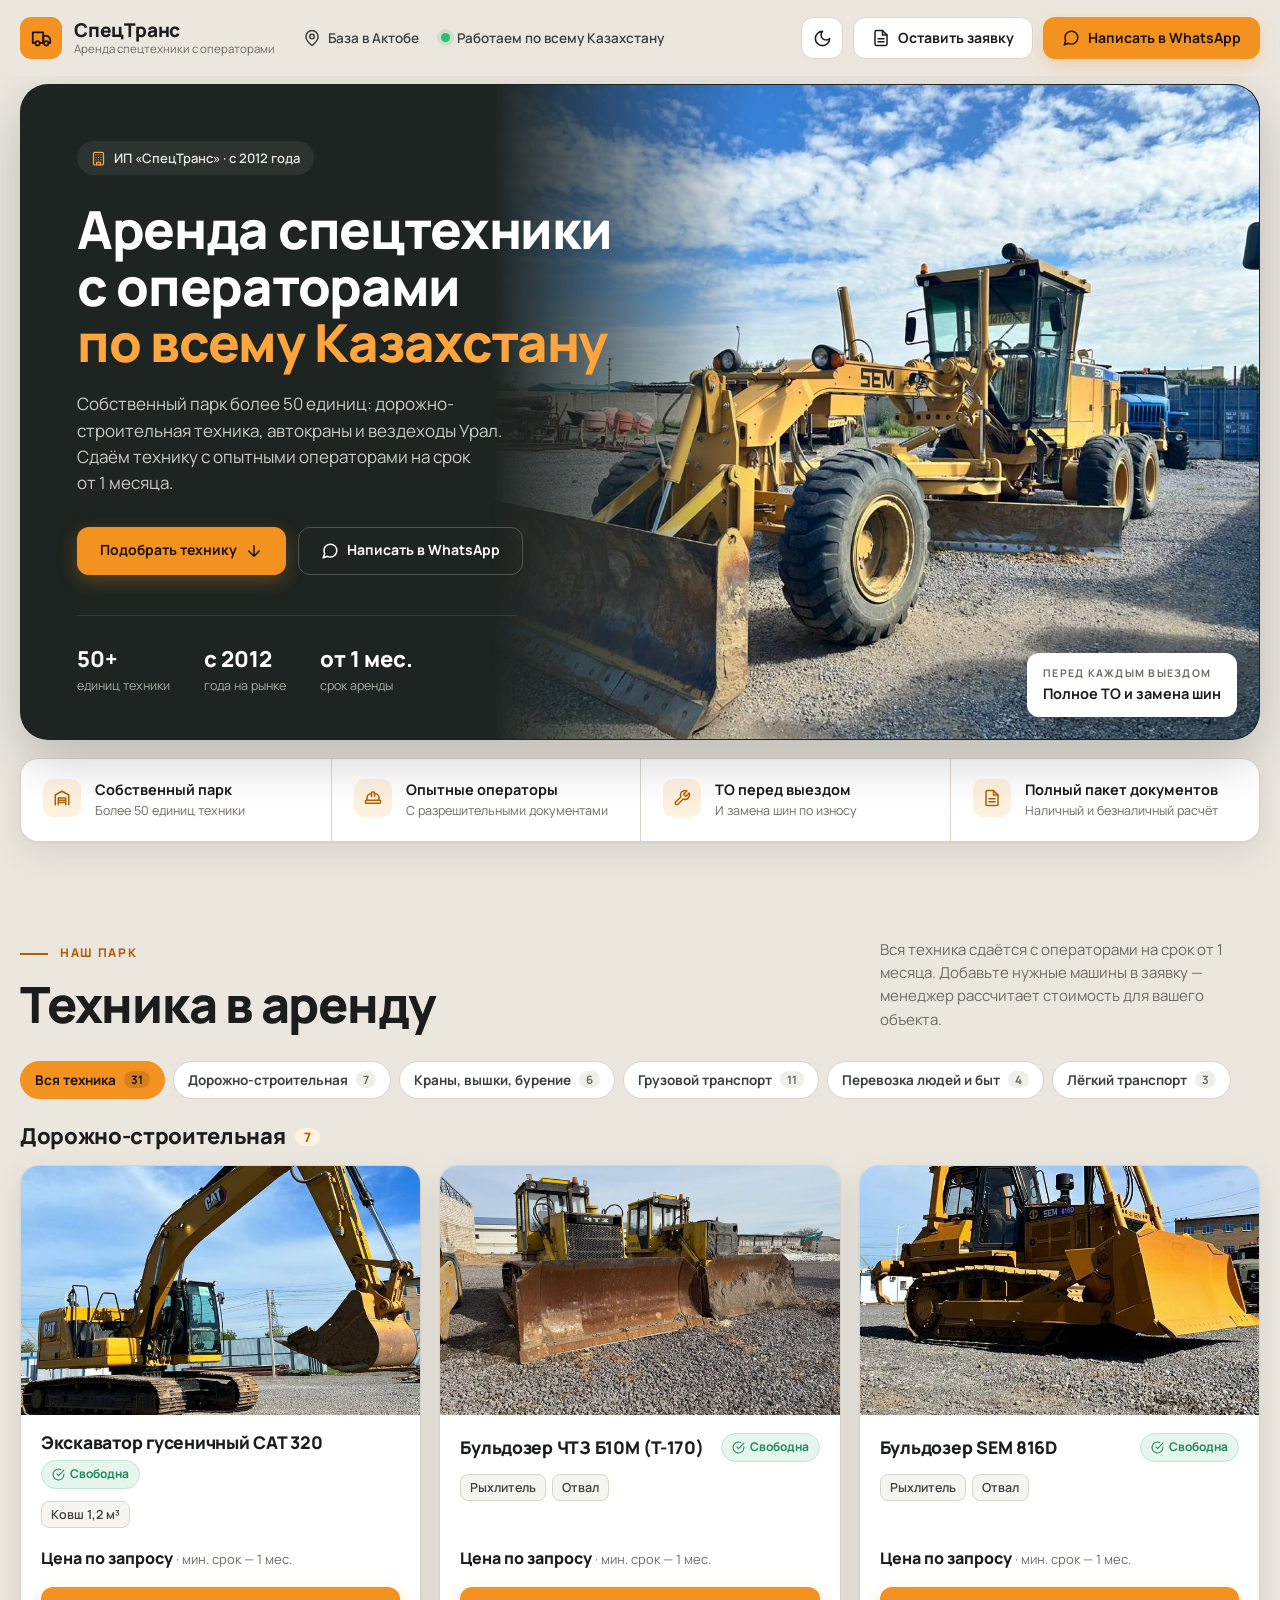
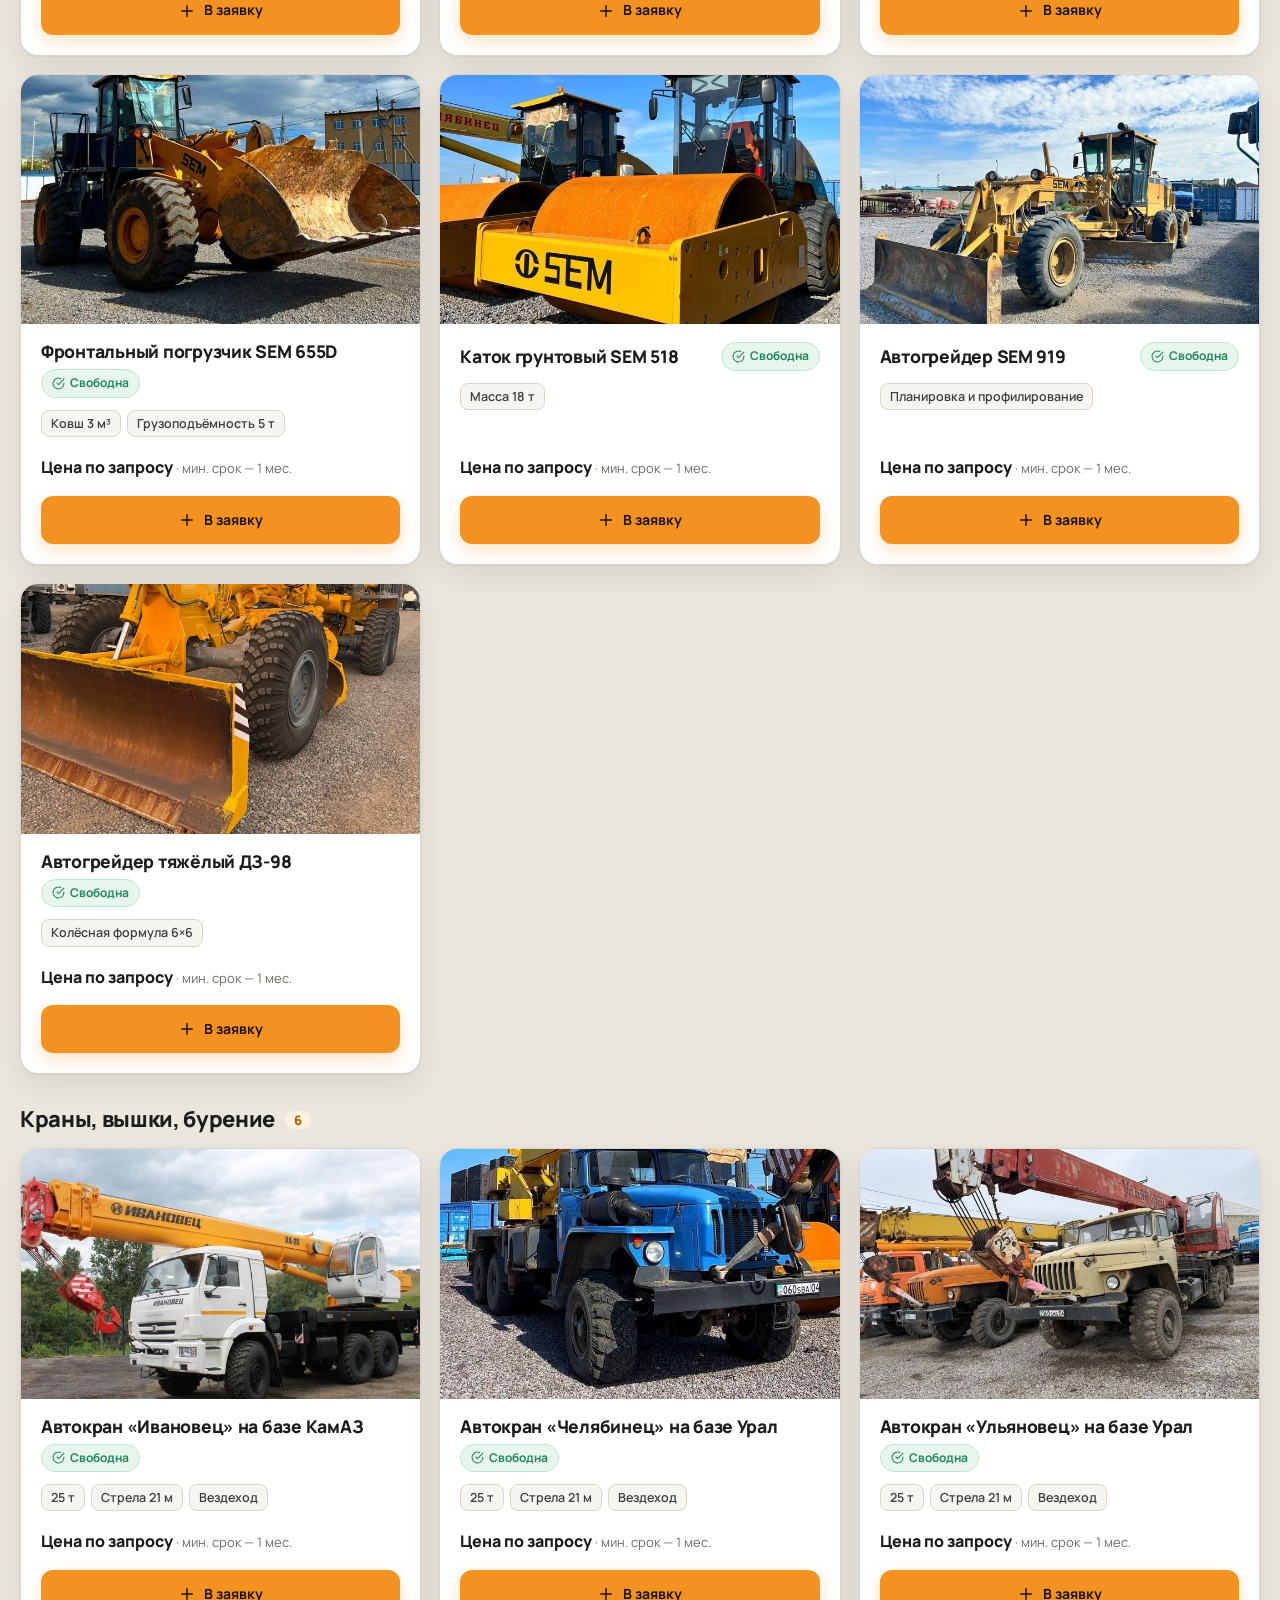
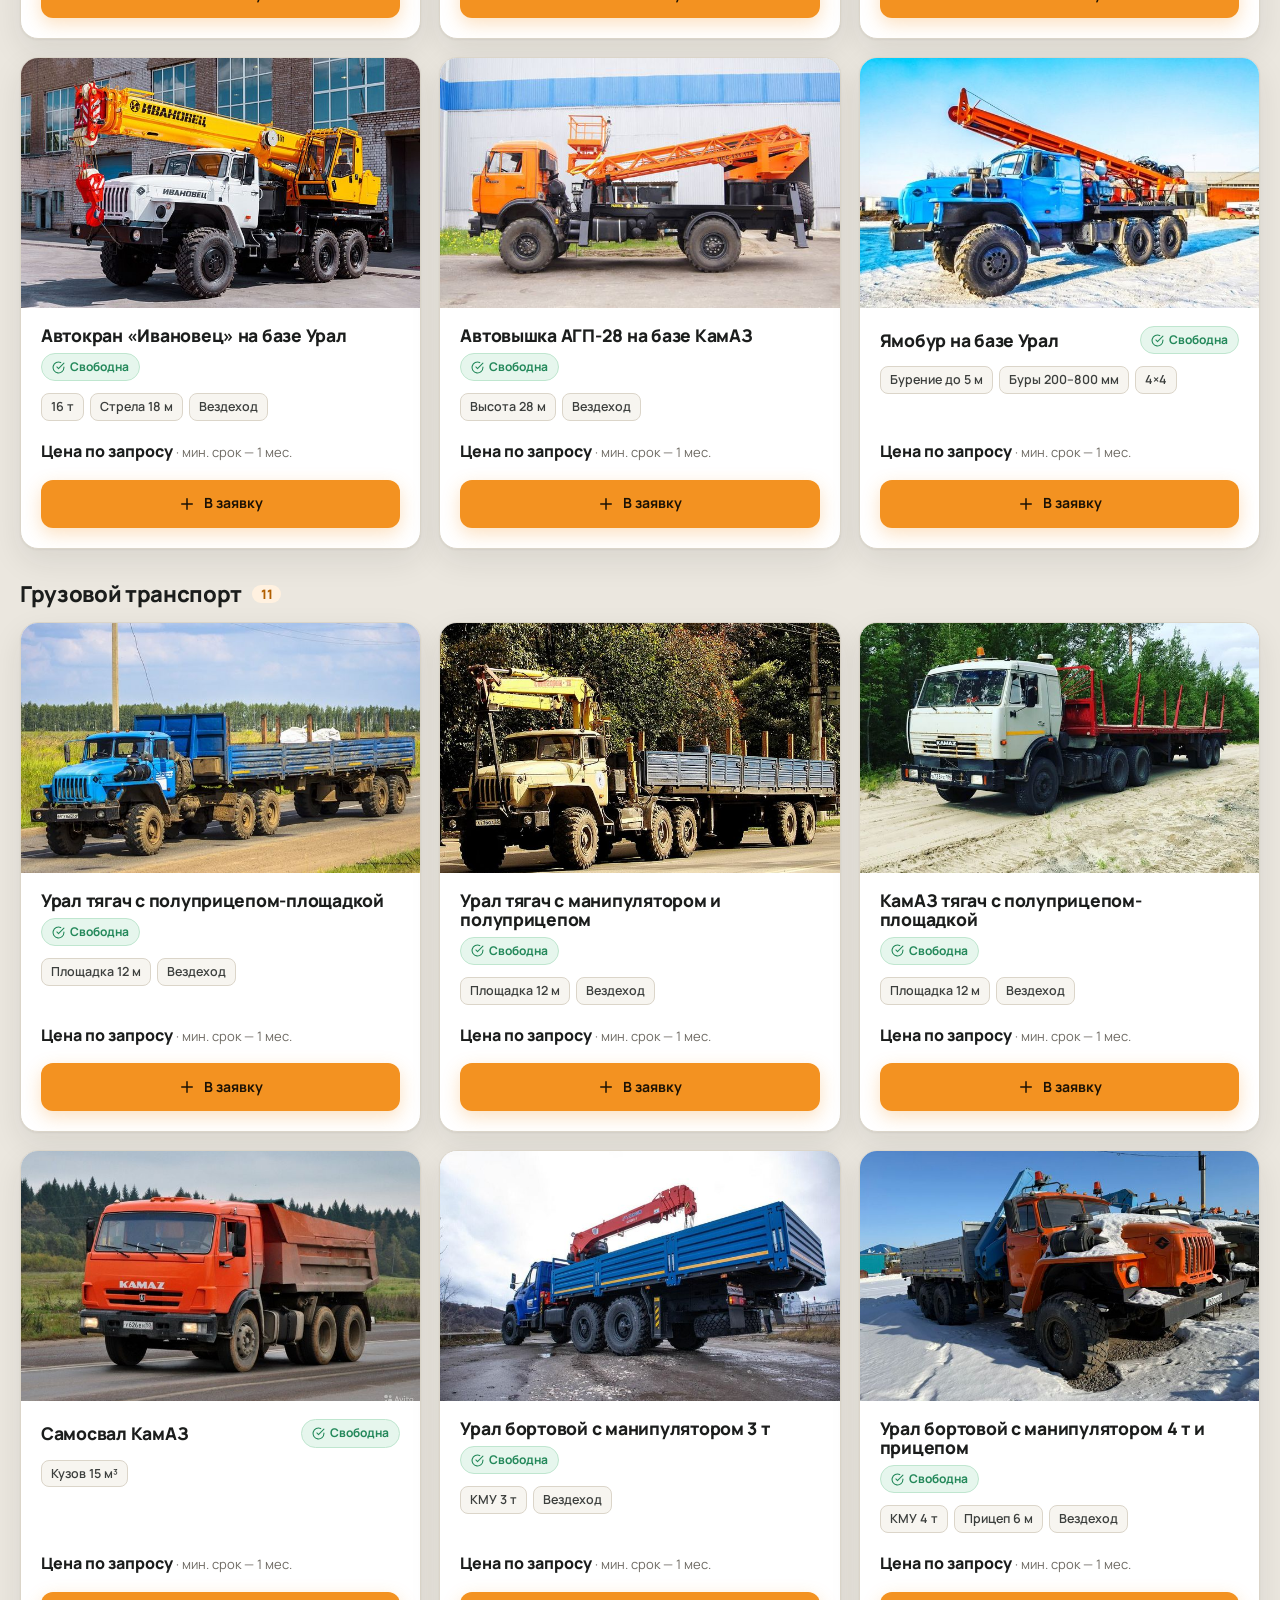
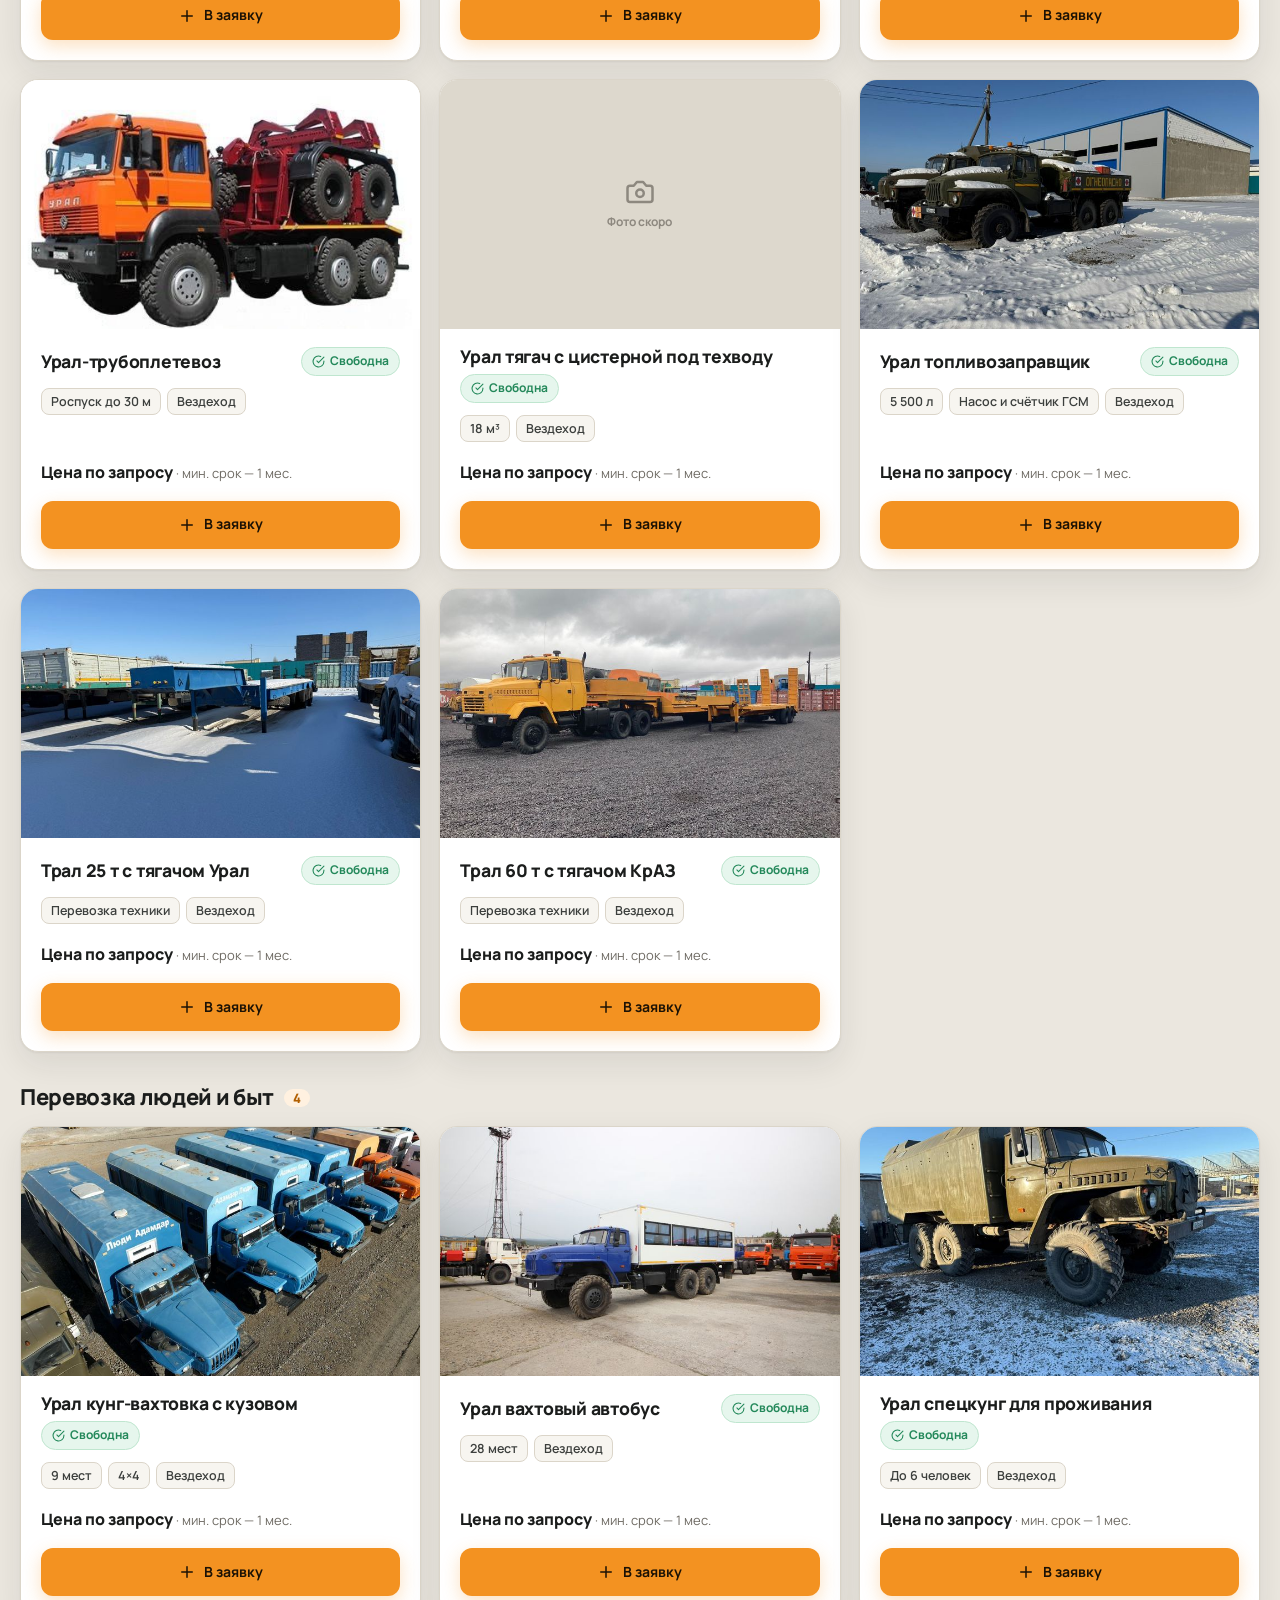
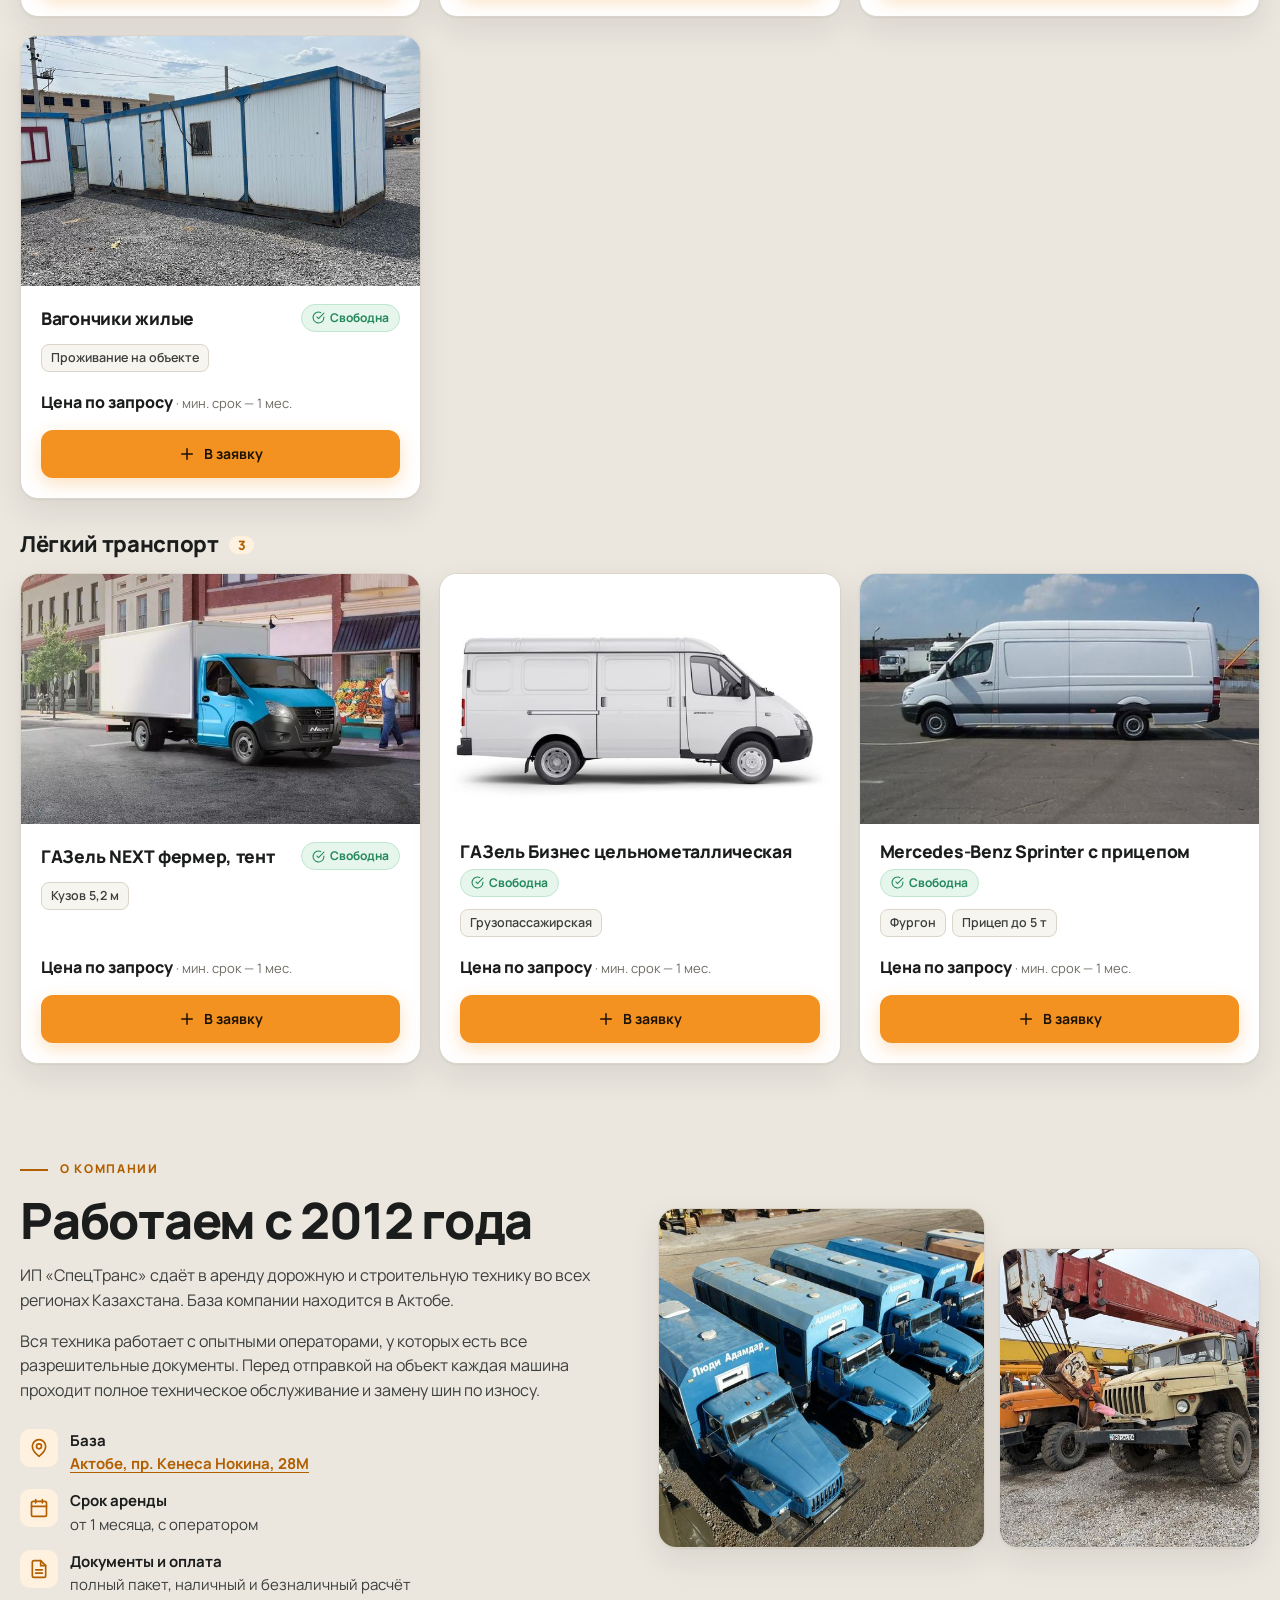
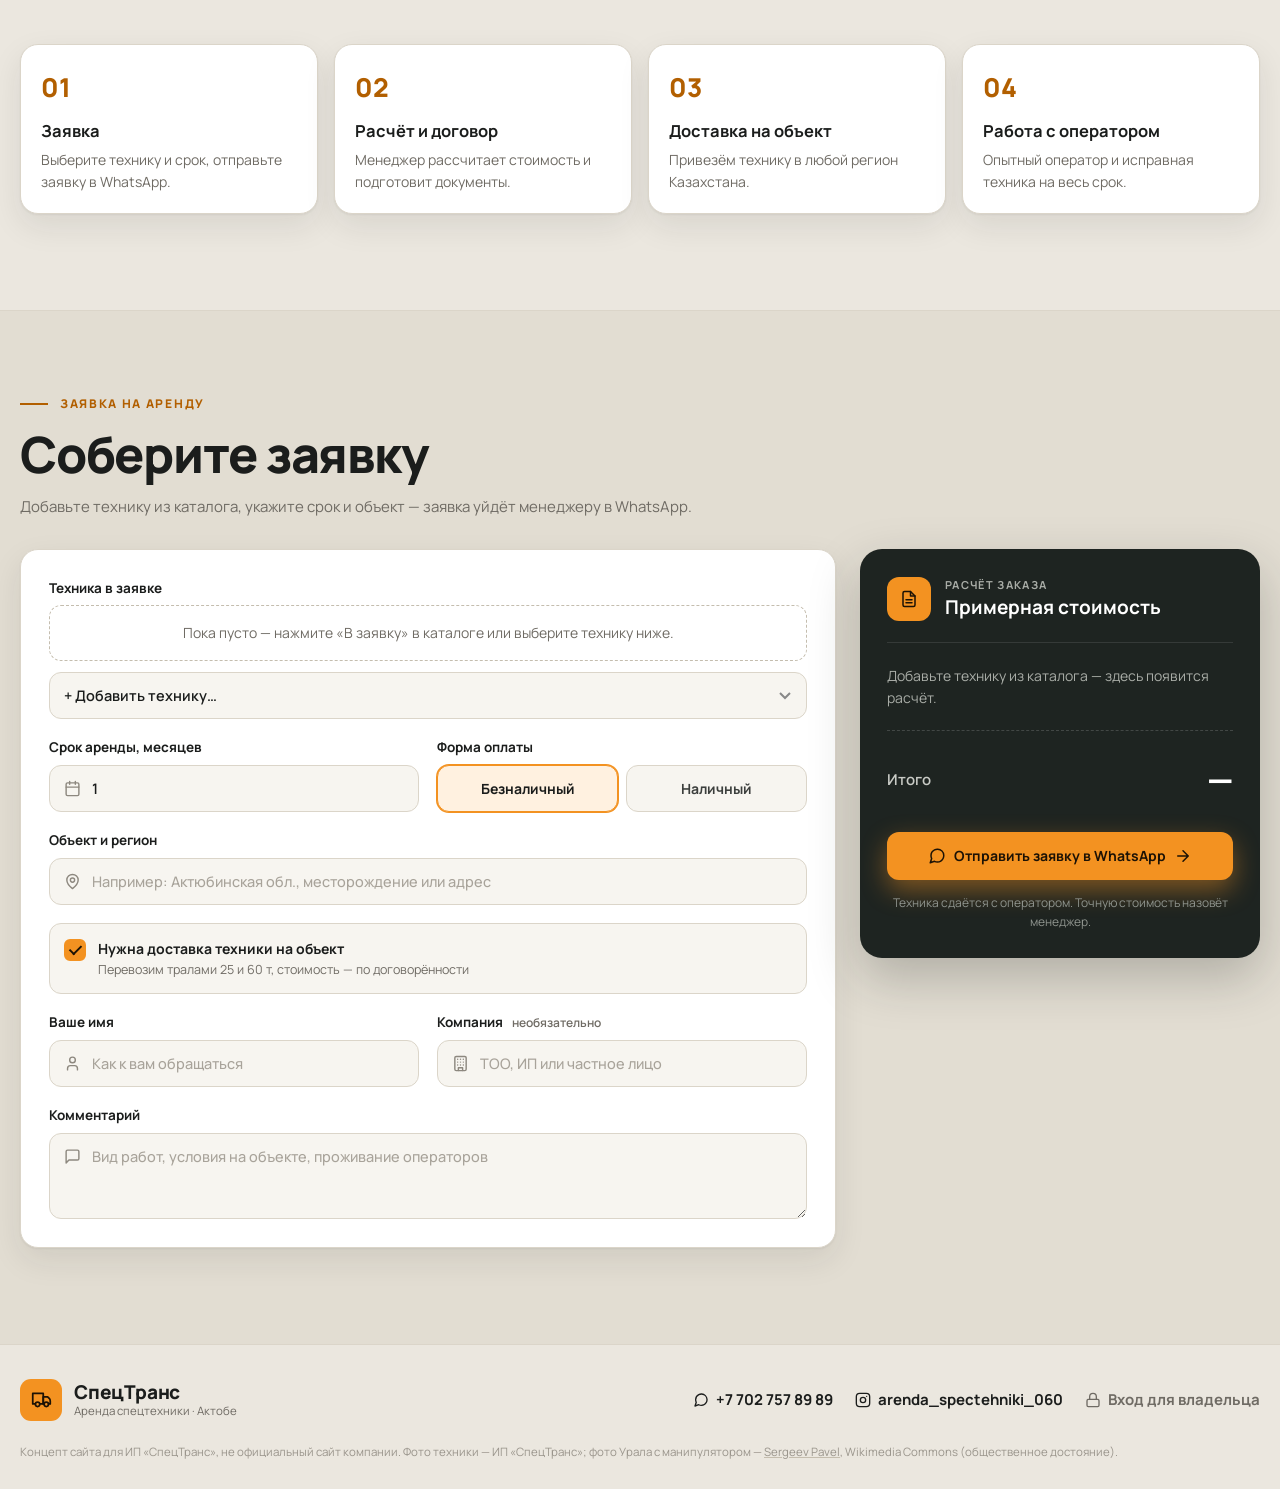
==== index.html @ bb3ec473 "Add SpecTrans equipment rental concept site Co-Authored-By: Claude Opus 5.5 <noreply@anthropic.com>" ====
<!DOCTYPE html>
<html lang="ru">
<head>
  <meta charset="UTF-8">
  <meta name="viewport" content="width=device-width, initial-scale=1">
  <!-- Concept demo for the company owner: keep it out of search engines -->
  <meta name="robots" content="noindex, nofollow">
  <title>СпецТранс — аренда спецтехники с операторами по всему Казахстану</title>
  <meta name="description" content="ИП «СпецТранс», Актобе: аренда дорожно-строительной техники, автокранов и вездеходов Урал с операторами на срок от 1 месяца. Собственный парк более 50 единиц.">
  <link rel="preconnect" href="https://fonts.googleapis.com">
  <link rel="preconnect" href="https://fonts.gstatic.com" crossorigin>
  <link href="https://fonts.googleapis.com/css2?family=Manrope:wght@400;500;600;700;800&display=swap" rel="stylesheet">
  <script>
    // Apply the saved or system theme before the first paint
    (function () {
      var t;
      try { t = localStorage.getItem('spectrans.theme'); } catch (e) {}
      if (t !== 'light' && t !== 'dark') t = window.matchMedia && matchMedia('(prefers-color-scheme: dark)').matches ? 'dark' : 'light';
      document.documentElement.setAttribute('data-theme', t);
    })();
  </script>
  <link rel="stylesheet" href="styles.css">
</head>
<body>

  <header class="header">
    <div class="container header__inner">
      <a href="#top" class="brand">
        <span class="brand__icon"><i data-icon="truck"></i></span>
        <span class="brand__text"><b>СпецТранс</b><small>Аренда спецтехники с операторами</small></span>
      </a>
      <div class="header__meta">
        <span><i data-icon="pin"></i> База в Актобе</span>
        <span><span class="dot"></span> Работаем по всему Казахстану</span>
      </div>
      <div class="header__actions">
        <button class="theme-toggle" type="button" data-theme-toggle aria-label="Переключить тему"><i data-icon="moon" class="is-moon"></i><i data-icon="sun" class="is-sun"></i></button>
        <a class="btn btn--light" href="#order"><i data-icon="doc"></i> Оставить заявку</a>
        <a class="btn btn--accent" href="https://wa.me/77027578989" target="_blank" rel="noopener"><i data-icon="chat"></i> <span>Написать в WhatsApp</span></a>
      </div>
    </div>
  </header>

  <main id="top">

    <!-- Hero -->
    <section class="container">
      <div class="hero">
        <div class="hero__text">
          <span class="hero__chip"><i data-icon="building"></i> ИП «СпецТранс» · с 2012 года</span>
          <h1>Аренда спецтехники с&nbsp;операторами <span>по всему Казахстану</span></h1>
          <p class="hero__lead">Собственный парк более 50 единиц: дорожно-строительная техника, автокраны и вездеходы Урал. Сдаём технику с опытными операторами на срок от&nbsp;1&nbsp;месяца.</p>
          <div class="hero__actions">
            <a class="btn btn--accent btn--lg" href="#park">Подобрать технику <i data-icon="arrowDown"></i></a>
            <a class="btn btn--outline btn--lg" href="https://wa.me/77027578989" target="_blank" rel="noopener"><i data-icon="chat"></i> Написать в WhatsApp</a>
          </div>
          <div class="hero__stats">
            <div><b>50+</b><span>единиц техники</span></div>
            <div><b>с 2012</b><span>года на рынке</span></div>
            <div><b id="statMin">от 1 мес.</b><span>срок аренды</span></div>
          </div>
        </div>
        <div class="hero__photo" role="img" aria-label="Автогрейдер SEM 919 на базе компании"></div>
        <div class="hero__badge"><small>Перед каждым выездом</small><b>Полное ТО и замена шин</b></div>
      </div>

      <div class="features">
        <div><span class="features__icon"><i data-icon="garage"></i></span><p><b>Собственный парк</b><small>Более 50 единиц техники</small></p></div>
        <div><span class="features__icon"><i data-icon="hardhat"></i></span><p><b>Опытные операторы</b><small>С разрешительными документами</small></p></div>
        <div><span class="features__icon"><i data-icon="wrench"></i></span><p><b>ТО перед выездом</b><small>И замена шин по износу</small></p></div>
        <div><span class="features__icon"><i data-icon="doc"></i></span><p><b>Полный пакет документов</b><small>Наличный и безналичный расчёт</small></p></div>
      </div>
    </section>

    <!-- Fleet -->
    <section class="section container" id="park">
      <div class="section__head">
        <div>
          <p class="eyebrow">Наш парк</p>
          <h2>Техника в аренду</h2>
        </div>
        <p class="section__aside">Вся техника сдаётся с операторами на срок от 1 месяца. Добавьте нужные машины в заявку — менеджер рассчитает стоимость для вашего объекта.</p>
      </div>
      <div class="chips" id="chips" role="tablist" aria-label="Категории техники"></div>
      <div id="fleet"></div>
    </section>

    <!-- About -->
    <section class="section container" id="about">
      <div class="about">
        <div class="about__text">
          <p class="eyebrow">О компании</p>
          <h2>Работаем с 2012 года</h2>
          <p>ИП «СпецТранс» сдаёт в аренду дорожную и строительную технику во всех регионах Казахстана. База компании находится в Актобе.</p>
          <p>Вся техника работает с опытными операторами, у которых есть все разрешительные документы. Перед отправкой на объект каждая машина проходит полное техническое обслуживание и замену шин по износу.</p>
          <ul class="facts">
            <li><i data-icon="pin"></i><span><b>База</b><a href="https://2gis.kz/aktobe/search/%D0%9A%D0%B5%D0%BD%D0%B5%D1%81%D0%B0%20%D0%9D%D0%BE%D0%BA%D0%B8%D0%BD%D0%B0%2028%D0%BC" target="_blank" rel="noopener">Актобе, пр. Кенеса Нокина, 28М</a></span></li>
            <li><i data-icon="calendar"></i><span><b>Срок аренды</b>от 1 месяца, с оператором</span></li>
            <li><i data-icon="doc"></i><span><b>Документы и оплата</b>полный пакет, наличный и безналичный расчёт</span></li>
          </ul>
        </div>
        <div class="about__photos">
          <img src="img/ural-kung9.jpg" alt="Вахтовки Урал на базе компании" loading="lazy">
          <img src="img/crane-ulyanovets.jpg" alt="Автокраны на базе Урал" loading="lazy">
        </div>
      </div>

      <ol class="steps">
        <li><b>Заявка</b><span>Выберите технику и срок, отправьте заявку в WhatsApp.</span></li>
        <li><b>Расчёт и договор</b><span>Менеджер рассчитает стоимость и подготовит документы.</span></li>
        <li><b>Доставка на объект</b><span>Привезём технику в любой регион Казахстана.</span></li>
        <li><b>Работа с оператором</b><span>Опытный оператор и исправная техника на весь срок.</span></li>
      </ol>
    </section>

    <!-- Order -->
    <section class="band" id="order">
     <div class="container">
      <div class="section__head">
        <div>
          <p class="eyebrow">Заявка на аренду</p>
          <h2>Соберите заявку</h2>
          <p class="section__sub">Добавьте технику из каталога, укажите срок и объект — заявка уйдёт менеджеру в WhatsApp.</p>
        </div>
      </div>

      <div class="calc">
        <form class="panel form" id="orderForm" novalidate>
          <div class="field">
            <span class="field__label">Техника в заявке</span>
            <ul class="picked" id="picked"></ul>
            <span class="input input--plain"><select id="addSelect" aria-label="Добавить технику"></select></span>
            <span class="field__error" data-err="picked"></span>
          </div>

          <div class="form__row">
            <label class="field">
              <span class="field__label">Срок аренды, месяцев</span>
              <span class="input"><i data-icon="calendar"></i><input id="months" type="number" min="1" max="24" value="1" inputmode="numeric"></span>
            </label>
            <div class="field">
              <span class="field__label">Форма оплаты</span>
              <div class="seg" role="radiogroup" aria-label="Форма оплаты">
                <label><input type="radio" name="pay" value="Безналичный расчёт" checked><span>Безналичный</span></label>
                <label><input type="radio" name="pay" value="Наличный расчёт"><span>Наличный</span></label>
              </div>
            </div>
          </div>

          <div class="notice" id="notice" hidden><i data-icon="info"></i><p id="noticeText"></p></div>

          <label class="field">
            <span class="field__label">Объект и регион</span>
            <span class="input"><i data-icon="pin"></i><input id="address" type="text" placeholder="Например: Актюбинская обл., месторождение или адрес"></span>
            <span class="field__error" data-err="address"></span>
          </label>

          <label class="check">
            <input type="checkbox" id="delivery" checked>
            <span><b>Нужна доставка техники на объект</b><small>Перевозим тралами 25 и 60 т, стоимость — по договорённости</small></span>
          </label>

          <div class="form__row">
            <label class="field">
              <span class="field__label">Ваше имя</span>
              <span class="input"><i data-icon="user"></i><input id="name" type="text" placeholder="Как к вам обращаться" autocomplete="name"></span>
              <span class="field__error" data-err="name"></span>
            </label>
            <label class="field">
              <span class="field__label">Компания <small class="field__opt">необязательно</small></span>
              <span class="input"><i data-icon="building"></i><input id="company" type="text" placeholder="ТОО, ИП или частное лицо" autocomplete="organization"></span>
            </label>
          </div>

          <label class="field">
            <span class="field__label">Комментарий</span>
            <span class="input input--area"><i data-icon="message"></i><textarea id="comment" rows="3" placeholder="Вид работ, условия на объекте, проживание операторов"></textarea></span>
          </label>
        </form>

        <aside class="summary" aria-live="polite">
          <div class="summary__head">
            <span class="summary__icon"><i data-icon="doc"></i></span>
            <div><small>Расчёт заказа</small><b>Примерная стоимость</b></div>
          </div>
          <dl class="summary__rows" id="rows"></dl>
          <div class="summary__total">
            <span>Итого</span>
            <b id="total">—</b>
          </div>
          <button class="btn btn--accent btn--block" type="submit" form="orderForm">
            <i data-icon="chat"></i> Отправить заявку в WhatsApp <i data-icon="arrowRight"></i>
          </button>
          <p class="summary__note" id="summaryNote">Техника сдаётся с оператором. Точную стоимость назовёт менеджер.</p>
          <p class="summary__status" id="status" hidden></p>
        </aside>
      </div>
     </div>
    </section>
  </main>

  <footer class="footer">
    <div class="container footer__inner">
      <a href="#top" class="brand">
        <span class="brand__icon"><i data-icon="truck"></i></span>
        <span class="brand__text"><b>СпецТранс</b><small>Аренда спецтехники · Актобе</small></span>
      </a>
      <div class="footer__links">
        <a href="https://wa.me/77027578989" target="_blank" rel="noopener"><i data-icon="chat"></i> +7 702 757 89 89</a>
        <a href="https://www.instagram.com/arenda_spectehniki_060/" target="_blank" rel="noopener"><i data-icon="instagram"></i> arenda_spectehniki_060</a>
        <a href="admin.html" class="footer__owner"><i data-icon="lock"></i> Вход для владельца</a>
      </div>
    </div>
    <p class="container credits">
      Концепт сайта для ИП «СпецТранс», не официальный сайт компании. Фото техники — ИП «СпецТранс»; фото Урала с манипулятором —
      <a href="https://commons.wikimedia.org/wiki/File:Ural_vehicle_with_hydromanipulator_0.jpg" target="_blank" rel="noopener">Sergeev Pavel</a>, Wikimedia Commons (общественное достояние).
    </p>
  </footer>

  <script src="common.js"></script>
  <script src="script.js"></script>
</body>
</html>
---- styles.css ----
/* ---------- Theme tokens ---------- */
:root {
  color-scheme: light;
  --bg: #ebe7df;
  --surface: #ffffff;
  --surface-2: #f7f5f0;
  --dark: #1e2421;
  --dark-border: transparent;
  --text: #1b1d1c;
  --text-2: #3c3f3d;
  --muted: #6f6b64;
  --line: #dbd5c9;
  --line-strong: #c4bdae;
  --accent: #f39221;
  --accent-hover: #e3800f;
  --accent-soft: #fff1e0;
  --accent-light: #ffa53d;
  --accent-text: #b25f00;
  --ok: #23885a;
  --ok-soft: #e6f6ed;
  --ok-line: #bfe6cf;
  --ok-strong: #7fd0a3;
  --warn: #9a6a12;
  --warn-soft: #fdf3dc;
  --warn-line: #f0dca8;
  --warn-strong: #e6c46d;
  --busy-bg: #f0eee9;
  --busy-text: #5f5b55;
  --busy-line: #dcd8cf;
  --bad: #c4321f;
  --header-bg: rgba(235, 231, 223, .9);
  --footer-bg: #ebe7df;
  --photo-bg: #ddd8cd;
  --input-focus: #ffffff;
  --icon-muted: #8d887f;
  --placeholder: #a8a39a;
  --notice-bg: #fff6ea;
  --notice-line: #f6d5a8;
  --notice-text: #7a4300;
  --inverse-bg: #1e2421;
  --inverse-text: #ffffff;
  --brand-bg: #f39221;
  --disabled-bg: #f1efea;
  --disabled-text: #a8a39a;
  --credits: #9a958c;
  --radius: 18px;
  --shadow: 0 1px 2px rgba(30, 36, 33, .06), 0 12px 32px rgba(30, 36, 33, .09);
  --shadow-hover: 0 18px 40px rgba(30, 36, 33, .14);
  --band: #e2ddd2;
  --highlight: rgba(255, 255, 255, 0);
  --on-accent: #1c1205;
}

:root[data-theme="dark"] {
  color-scheme: dark;
  --bg: #0d0f0e;
  --surface: #1b1f1d;
  --surface-2: #141716;
  --dark: #222a26;
  --dark-border: #38423d;
  --text: #ecebe6;
  --text-2: #c9c8c2;
  --muted: #9a9890;
  --line: #2f3532;
  --line-strong: #454c48;
  --accent: #f59a2e;
  --accent-hover: #ffab47;
  --accent-soft: rgba(245, 154, 46, .15);
  --accent-light: #ffb257;
  --accent-text: #ffad4d;
  --ok: #62d49c;
  --ok-soft: rgba(47, 191, 113, .12);
  --ok-line: rgba(98, 212, 156, .3);
  --ok-strong: rgba(98, 212, 156, .6);
  --warn: #e9bc62;
  --warn-soft: rgba(233, 188, 98, .12);
  --warn-line: rgba(233, 188, 98, .3);
  --warn-strong: rgba(233, 188, 98, .6);
  --busy-bg: #252a27;
  --busy-text: #a9ada7;
  --busy-line: #363b38;
  --bad: #ff7b67;
  --header-bg: rgba(13, 15, 14, .86);
  --footer-bg: #0d0f0e;
  --photo-bg: #232725;
  --input-focus: #1c201e;
  --icon-muted: #858a85;
  --placeholder: #6c716c;
  --notice-bg: rgba(245, 154, 46, .1);
  --notice-line: rgba(245, 154, 46, .35);
  --notice-text: #f5c58a;
  --inverse-bg: #ecebe6;
  --inverse-text: #151816;
  --brand-bg: #f59a2e;
  --disabled-bg: #1f2321;
  --disabled-text: #6c716c;
  --credits: #7b7f7a;
  --shadow: 0 1px 2px rgba(0, 0, 0, .4), 0 12px 32px rgba(0, 0, 0, .45);
  --shadow-hover: 0 18px 40px rgba(0, 0, 0, .6);
  --band: #131614;
  --highlight: rgba(255, 255, 255, .05);
  --on-accent: #1c1205;
}

* { box-sizing: border-box; }
html { scroll-behavior: smooth; scroll-padding-top: 96px; }
body {
  margin: 0;
  background: var(--bg);
  color: var(--text);
  font-family: 'Manrope', system-ui, sans-serif;
  font-size: 15px;
  line-height: 1.55;
  -webkit-font-smoothing: antialiased;
  transition: background-color .25s, color .25s;
}
h1, h2, h3 { margin: 0; line-height: 1.08; letter-spacing: -.025em; font-weight: 800; }
p { margin: 0; }
a { color: inherit; text-decoration: none; }
img { display: block; max-width: 100%; }
[hidden] { display: none !important; }
.container { width: min(1240px, 100% - 32px); margin-inline: auto; }
.ico { width: 18px; height: 18px; flex: none; }

/* ---------- Buttons ---------- */
.btn {
  display: inline-flex; align-items: center; justify-content: center; gap: 8px;
  padding: 11px 18px; border: 1px solid transparent; border-radius: 12px; cursor: pointer;
  font: 700 14px/1.2 'Manrope', sans-serif; white-space: nowrap;
  transition: background .15s, border-color .15s, transform .15s, box-shadow .15s;
}
.btn:active { transform: translateY(1px); }
.btn--accent { background: var(--accent); color: var(--on-accent); box-shadow: 0 6px 18px rgba(243, 146, 33, .28); }
.btn--accent:hover { background: var(--accent-hover); }
.btn--light { background: var(--surface); border-color: var(--line); color: var(--text); }
.btn--light:hover { border-color: var(--line-strong); }
.btn--outline { background: transparent; border-color: rgba(255, 255, 255, .22); color: #fff; }
.btn--outline:hover { border-color: rgba(255, 255, 255, .5); }
.btn--dark { background: var(--inverse-bg); color: var(--inverse-text); }
.btn--muted { background: var(--disabled-bg); border-color: var(--line); color: var(--disabled-text); cursor: not-allowed; }
.btn--lg { padding: 14px 22px; }
.btn--block { width: 100%; padding: 14px 18px; }

.theme-toggle {
  display: grid; place-items: center; flex: none; width: 42px; height: 42px;
  border: 1px solid var(--line); border-radius: 12px; background: var(--surface); color: var(--text);
  cursor: pointer; transition: border-color .15s, background .15s;
}
.theme-toggle:hover { border-color: var(--line-strong); }
.theme-toggle .ico { width: 19px; height: 19px; }
.theme-toggle .is-sun { display: none; }
:root[data-theme="dark"] .theme-toggle .is-sun { display: block; }
:root[data-theme="dark"] .theme-toggle .is-moon { display: none; }

/* ---------- Header ---------- */
.header { position: sticky; top: 0; z-index: 30; background: var(--header-bg); backdrop-filter: blur(12px); }
.header__inner { display: flex; align-items: center; gap: 28px; height: 76px; }
.brand { display: inline-flex; align-items: center; gap: 12px; }
.brand__icon { display: grid; place-items: center; width: 42px; height: 42px; border-radius: 11px; background: var(--brand-bg); color: var(--on-accent); }
.brand__icon .ico { width: 21px; height: 21px; }
.brand__text { display: flex; flex-direction: column; line-height: 1.15; }
.brand__text b { font-size: 19px; font-weight: 800; letter-spacing: -.01em; }
.brand__text small { font-size: 11.5px; color: var(--muted); }
.header__meta { display: flex; gap: 22px; color: var(--text-2); font-weight: 600; font-size: 13.5px; }
.header__meta > span { display: inline-flex; align-items: center; gap: 7px; }
.dot { width: 9px; height: 9px; border-radius: 50%; background: #2fbf71; box-shadow: 0 0 0 4px rgba(47, 191, 113, .18); }
.header__actions { display: flex; gap: 10px; margin-left: auto; }

/* ---------- Hero ---------- */
.hero {
  position: relative; display: grid; grid-template-columns: 1fr 1fr; min-height: 520px;
  margin-top: 8px; border: 1px solid var(--dark-border); border-radius: 28px; overflow: hidden;
  background: var(--dark); color: #fff; box-shadow: 0 20px 50px rgba(30, 36, 33, .22);
}
.hero__text { position: relative; z-index: 2; display: flex; flex-direction: column; align-items: flex-start; padding: 56px 0 44px 56px; }
.hero__chip { display: inline-flex; align-items: center; gap: 8px; padding: 7px 14px; border-radius: 999px; background: rgba(255, 255, 255, .07); color: #e9e6df; font-size: 13px; font-weight: 600; }
.hero__chip .ico { width: 15px; height: 15px; color: var(--accent-light); }
.hero h1 { margin-top: 26px; font-size: clamp(38px, 4.8vw, 62px); }
.hero h1 span { display: block; color: var(--accent-light); }
.hero__lead { max-width: 440px; margin-top: 20px; color: #c9cbc6; font-size: 17px; }
.hero__actions { display: flex; flex-wrap: wrap; gap: 12px; margin-top: 30px; }
.hero__stats { display: flex; gap: 34px; margin-top: 40px; padding-top: 26px; border-top: 1px solid rgba(255, 255, 255, .1); width: min(440px, 100%); }
.hero__stats div { display: flex; flex-direction: column; }
.hero__stats b { font-size: 22px; font-weight: 800; }
.hero__stats span { color: #a9ada7; font-size: 12.5px; }
.hero__photo {
  position: absolute; inset: 0 0 0 38%;
  background: url('img/hero.jpg') center 55% / cover no-repeat;
  -webkit-mask-image: linear-gradient(to right, transparent 0%, #000 34%);
  mask-image: linear-gradient(to right, transparent 0%, #000 34%);
}
.hero__badge { position: absolute; right: 22px; bottom: 22px; z-index: 2; padding: 12px 16px; border-radius: 12px; background: #fff; color: #1b1d1c; box-shadow: 0 10px 30px rgba(0, 0, 0, .25); }
.hero__badge small { display: block; font-size: 10.5px; font-weight: 700; letter-spacing: .12em; text-transform: uppercase; color: #6f6b64; }
.hero__badge b { font-size: 14.5px; }

/* ---------- Features strip ---------- */
.features { display: grid; grid-template-columns: repeat(4, 1fr); margin-top: 18px; border: 1px solid var(--line); border-radius: var(--radius); background: var(--surface); box-shadow: var(--shadow), inset 0 1px 0 var(--highlight); }
.features > div { display: flex; gap: 14px; align-items: flex-start; padding: 20px 22px; }
.features > div + div { border-left: 1px solid var(--line); }
.features__icon { display: grid; place-items: center; flex: none; width: 38px; height: 38px; border-radius: 10px; background: var(--accent-soft); color: var(--accent-text); }
.features p { display: flex; flex-direction: column; }
.features b { font-size: 14.5px; }
.features small { color: var(--muted); font-size: 12.5px; }

/* ---------- Sections ---------- */
.section { padding-top: 96px; }
.section__head { display: flex; justify-content: space-between; align-items: flex-end; gap: 40px; margin-bottom: 30px; }
.eyebrow { display: flex; align-items: center; gap: 12px; margin-bottom: 14px; color: var(--accent-text); font-size: 12px; font-weight: 800; letter-spacing: .14em; text-transform: uppercase; }
.eyebrow::before { content: ''; width: 28px; height: 2px; background: currentColor; }
.eyebrow--small { margin-bottom: 4px; font-size: 10.5px; }
.eyebrow--small::before { display: none; }
.section h2, .band h2 { font-size: clamp(32px, 4.2vw, 50px); }
.section__aside { max-width: 380px; color: var(--muted); }
.section__sub { margin-top: 14px; color: var(--muted); }

/* ---------- Fleet cards ---------- */
.fleet { display: grid; grid-template-columns: repeat(3, 1fr); gap: 18px; }
.unit { display: flex; flex-direction: column; overflow: hidden; border: 1px solid var(--line); border-radius: var(--radius); background: var(--surface); box-shadow: var(--shadow), inset 0 1px 0 var(--highlight); transition: border-color .2s, box-shadow .2s, transform .2s; }
.unit:hover { transform: translateY(-3px); border-color: var(--line-strong); box-shadow: var(--shadow-hover), inset 0 1px 0 var(--highlight); }
.unit.is-selected { border-color: var(--accent); box-shadow: 0 0 0 1px var(--accent), 0 14px 34px rgba(243, 146, 33, .14); }
.unit__photo { position: relative; aspect-ratio: 16 / 10; overflow: hidden; background: var(--photo-bg); }
.unit__photo img { width: 100%; height: 100%; object-fit: cover; transition: transform .4s; }
.unit:hover .unit__photo img { transform: scale(1.04); }
.unit.is-busy .unit__photo img { filter: grayscale(.85); opacity: .75; }
.unit__picked { position: absolute; top: 12px; right: 12px; display: inline-flex; align-items: center; gap: 5px; padding: 6px 11px; border-radius: 999px; background: rgba(30, 36, 33, .85); color: #fff; font-size: 12px; font-weight: 700; }
.unit__picked .ico { width: 14px; height: 14px; }
.unit__body { display: flex; flex-direction: column; flex: 1; padding: 18px 20px 20px; }
.unit__title { display: flex; flex-wrap: wrap; align-items: center; justify-content: space-between; gap: 8px 10px; }
.unit h3 { font-size: 19px; letter-spacing: -.015em; }
.unit__desc { margin-top: 10px; color: var(--muted); font-size: 14px; }
.unit__price { margin: auto 0 16px; padding-top: 18px; color: var(--muted); font-size: 13px; }
.unit__price b { color: var(--text); font-size: 20px; font-weight: 800; }
.unit__price span { white-space: nowrap; }

.status { display: inline-flex; align-items: center; gap: 5px; padding: 4px 10px; border-radius: 999px; border: 1px solid; font-size: 12px; font-weight: 700; white-space: nowrap; }
.status .ico { width: 13px; height: 13px; }
.status--free { color: var(--ok); background: var(--ok-soft); border-color: var(--ok-line); }
.status--busy { color: var(--busy-text); background: var(--busy-bg); border-color: var(--busy-line); }
.status--confirm { color: var(--warn); background: var(--warn-soft); border-color: var(--warn-line); }

/* ---------- Forms ---------- */
.panel { border: 1px solid var(--line); border-radius: var(--radius); background: var(--surface); box-shadow: var(--shadow), inset 0 1px 0 var(--highlight); }
.calc { display: grid; grid-template-columns: 1fr 400px; gap: 24px; align-items: start; }

/* Full-width tinted band that separates the order section */
.band { margin-top: 96px; padding: 84px 0 96px; background: var(--band); border-top: 1px solid var(--line); }
.band .section__head { margin-bottom: 30px; }
.form { display: flex; flex-direction: column; gap: 18px; padding: 28px; }
.form__row { display: grid; grid-template-columns: 1fr 1fr; gap: 18px; }
.field { display: flex; flex-direction: column; gap: 7px; min-width: 0; }
.field__label { font-size: 13.5px; font-weight: 700; color: var(--text); }
.field__error { color: var(--bad); font-size: 12.5px; font-weight: 600; }
.field__error:empty { display: none; }

.input { position: relative; display: flex; align-items: center; border: 1px solid var(--line); border-radius: 12px; background: var(--surface-2); transition: border-color .15s, box-shadow .15s, background .15s; }
.input:focus-within { border-color: var(--accent); box-shadow: 0 0 0 3px rgba(243, 146, 33, .14); background: var(--input-focus); }
.input.is-invalid { border-color: var(--bad); box-shadow: 0 0 0 3px rgba(196, 50, 31, .12); }
.input > .ico { position: absolute; left: 14px; width: 17px; height: 17px; color: var(--icon-muted); pointer-events: none; }
.input--area > .ico { top: 14px; }
.input__prefix { position: absolute; left: 15px; color: var(--icon-muted); font-weight: 700; }
.input input, .input select, .input textarea {
  width: 100%; padding: 13px 14px 13px 42px; border: 0; outline: none; background: transparent;
  color: var(--text); font: 600 14.5px 'Manrope', sans-serif;
}
.input--plain select { padding-left: 14px; }
.input select { appearance: none; cursor: pointer; padding-right: 38px;
  background: url("data:image/svg+xml,%3Csvg xmlns='http://www.w3.org/2000/svg' width='12' height='8' fill='none' stroke='%23888' stroke-width='2'%3E%3Cpath d='m1 1 5 5 5-5'/%3E%3C/svg%3E") no-repeat right 15px center; }
.input select option { background: var(--surface); color: var(--text); }
.input textarea { resize: vertical; min-height: 84px; }
.input input::placeholder, .input textarea::placeholder { color: var(--placeholder); font-weight: 500; }

.notice { display: flex; gap: 10px; align-items: flex-start; padding: 13px 15px; border: 1px solid var(--notice-line); border-radius: 12px; background: var(--notice-bg); color: var(--notice-text); font-size: 13.5px; font-weight: 600; }
.notice .ico { color: var(--accent-text); margin-top: 1px; }

/* ---------- Summary ---------- */
.summary { position: sticky; top: 96px; padding: 26px; border: 1px solid var(--dark-border); border-radius: 22px; background: var(--dark); color: #fff; box-shadow: 0 20px 50px rgba(30, 36, 33, .25); }
.summary__head { display: flex; gap: 14px; align-items: center; padding-bottom: 20px; border-bottom: 1px solid rgba(255, 255, 255, .1); }
.summary__icon { display: grid; place-items: center; flex: none; width: 44px; height: 44px; border-radius: 12px; background: var(--accent); color: var(--on-accent); }
.summary__head small { display: block; color: #a9ada7; font-size: 11px; font-weight: 700; letter-spacing: .12em; text-transform: uppercase; }
.summary__head b { font-size: 19px; }
.summary__rows { display: flex; flex-direction: column; gap: 14px; margin: 22px 0; }
.summary__rows > div { display: flex; justify-content: space-between; gap: 16px; font-size: 14px; }
.summary__rows dt { color: #a9ada7; }
.summary__rows dd { margin: 0; text-align: right; font-weight: 700; }
.summary__rows dd small { display: block; color: #ffbe73; font-size: 12px; font-weight: 600; }
.summary__gap { padding-top: 8px; }
.summary__empty { color: #a9ada7; font-size: 14px; }
.summary__total { display: flex; justify-content: space-between; align-items: center; padding: 22px 0; margin-bottom: 4px; border-top: 1px dashed rgba(255, 255, 255, .16); }
.summary__total span { color: #c9cbc6; font-weight: 600; }
.summary__total b { font-size: 34px; font-weight: 800; letter-spacing: -.02em; }
.summary .btn--accent { box-shadow: 0 10px 26px rgba(243, 146, 33, .45); }
.summary__note { margin-top: 14px; color: #8f948e; font-size: 12px; text-align: center; }
.summary__status { margin-top: 14px; padding: 12px 14px; border-radius: 12px; background: rgba(47, 191, 113, .12); color: #7fe0aa; font-size: 13.5px; font-weight: 600; }

/* ---------- Footer ---------- */
.footer { padding: 34px 0 28px; border-top: 1px solid var(--line); background: var(--footer-bg); }
.footer__inner { display: flex; flex-wrap: wrap; justify-content: space-between; align-items: center; gap: 18px; }
.footer__links { display: flex; flex-wrap: wrap; gap: 22px; font-weight: 700; }
.footer__links a:hover { color: var(--accent-text); }
.footer__owner { display: inline-flex; align-items: center; gap: 6px; color: var(--muted); }
.footer__owner .ico { width: 15px; height: 15px; }
.credits { margin-top: 22px; color: var(--credits); font-size: 11.5px; }
.credits a { text-decoration: underline; text-decoration-color: var(--line-strong); }

/* ---------- Owner panel ---------- */
.owner { min-height: 100vh; }
.login { display: grid; place-items: center; min-height: calc(100vh - 76px); padding: 40px 0; }
.login__card { display: flex; flex-direction: column; gap: 16px; width: min(420px, 100%); padding: 34px; }
.login__card h1 { font-size: 28px; }
.login__card > p { color: var(--muted); }
.login__hint { text-align: center; font-size: 13px; }

.dash { padding: 28px 0 60px; }
.dash__head { display: flex; justify-content: space-between; align-items: flex-end; gap: 24px; margin-bottom: 22px; }
.dash__head h1 { font-size: clamp(30px, 3.6vw, 42px); }
.dash__note { max-width: 330px; color: var(--muted); font-size: 13.5px; text-align: right; }
.counters { display: grid; grid-template-columns: repeat(3, 1fr); gap: 14px; margin-bottom: 18px; }
.counter { display: flex; align-items: center; gap: 14px; padding: 16px 20px; border: 1px solid var(--line); border-radius: 16px; background: var(--surface); box-shadow: var(--shadow), inset 0 1px 0 var(--highlight); }
.counter b { font-size: 28px; font-weight: 800; }
.counter span { font-weight: 700; color: var(--muted); }
.counter--free b { color: var(--ok); }
.counter--busy b { color: var(--text); }
.counter--confirm b { color: var(--warn); }

.settings { display: grid; grid-template-columns: repeat(2, 1fr); gap: 18px; }
.setting { padding: 20px; }
.setting__top { display: flex; gap: 16px; padding-bottom: 18px; margin-bottom: 18px; border-bottom: 1px solid var(--line); }
.setting__top img { flex: none; width: 112px; height: 84px; border-radius: 12px; object-fit: cover; }
.setting__top h3 { font-size: 20px; }
.setting__top p:last-child { margin-top: 6px; color: var(--muted); font-size: 13.5px; }
.setting__fields { display: grid; grid-template-columns: 1fr 1fr; gap: 14px; margin-bottom: 16px; }
.setting > .field__label { margin-bottom: 8px; }
.status-switch { display: grid; grid-template-columns: repeat(3, 1fr); gap: 8px; }
.status-switch__btn { min-height: 46px; padding: 8px 10px; border: 1px solid var(--line); border-radius: 12px; background: var(--surface); color: var(--text-2); font: 700 13px/1.25 'Manrope', sans-serif; cursor: pointer; transition: .15s; }
.status-switch__btn:hover { border-color: var(--line-strong); }
.status-switch__btn.is-free.is-on { background: var(--ok-soft); border-color: var(--ok-strong); color: var(--ok); box-shadow: 0 0 0 1px var(--ok-strong); }
.status-switch__btn.is-busy.is-on { background: var(--inverse-bg); border-color: var(--inverse-bg); color: var(--inverse-text); }
.status-switch__btn.is-confirm.is-on { background: var(--warn-soft); border-color: var(--warn-strong); color: var(--warn); box-shadow: 0 0 0 1px var(--warn-strong); }
.setting__model { display: flex; align-items: center; gap: 8px; margin-top: 16px; color: var(--muted); font-size: 12.5px; }
.setting__model .ico { width: 15px; height: 15px; color: var(--accent-text); }
.dash__foot { display: flex; justify-content: space-between; align-items: center; gap: 20px; margin-top: 22px; }
.demo-note { display: flex; gap: 8px; align-items: flex-start; color: var(--muted); font-size: 13px; }
.demo-note .ico { width: 16px; height: 16px; margin-top: 2px; }

.toast { position: fixed; left: 50%; bottom: 28px; z-index: 50; display: inline-flex; align-items: center; gap: 8px; padding: 12px 18px; border-radius: 12px; background: var(--inverse-bg); color: var(--inverse-text); font-weight: 700; box-shadow: 0 12px 30px rgba(0, 0, 0, .25); opacity: 0; transform: translate(-50%, 12px); pointer-events: none; transition: .2s; }
.toast .ico { color: var(--ok); }
.toast.is-on { opacity: 1; transform: translate(-50%, 0); }

/* ---------- Responsive ---------- */
@media (max-width: 1120px) {
  .header__meta { display: none; }
  .fleet { grid-template-columns: repeat(2, 1fr); }
  .calc { grid-template-columns: 1fr; }
  .summary { position: static; }
}
@media (max-width: 860px) {
  .hero { grid-template-columns: 1fr; min-height: 0; }
  .hero__text { padding: 36px 28px 32px; }
  .hero__photo { position: relative; inset: auto; height: 260px; -webkit-mask-image: linear-gradient(to bottom, transparent, #000 30%); mask-image: linear-gradient(to bottom, transparent, #000 30%); }
  .hero__badge { bottom: 18px; right: 18px; }
  .features { grid-template-columns: 1fr 1fr; }
  .features > div:nth-child(3) { border-left: 0; }
  .features > div:nth-child(n+3) { border-top: 1px solid var(--line); }
  .section__head, .dash__head { flex-direction: column; align-items: flex-start; gap: 14px; }
  .dash__note { text-align: left; }
  .settings { grid-template-columns: 1fr; }
}
@media (max-width: 620px) {
  .header__inner { height: 66px; gap: 12px; }
  .brand__text small { display: none; }
  .header__actions .btn--light { display: none; }
  .owner .header__actions .btn--light { display: inline-flex; }
  .header__actions .btn span { display: none; }
  .hero h1 { font-size: 36px; }
  .hero__stats { gap: 20px; }
  .features { grid-template-columns: 1fr; }
  .features > div + div { border-left: 0; border-top: 1px solid var(--line); }
  .section { padding-top: 64px; }
  .fleet { grid-template-columns: 1fr; }
  .form { padding: 20px; }
  .form__row, .setting__fields { grid-template-columns: 1fr; }
  .band { margin-top: 64px; padding: 56px 0 64px; }
  .counters { grid-template-columns: 1fr; gap: 8px; }
  .counter { padding: 12px 16px; }
  .setting__top img { width: 84px; height: 66px; }
  .status-switch__btn { font-size: 12px; }
  .dash__foot { flex-direction: column; align-items: stretch; }
}

/* ================= СпецТранс additions ================= */

/* Category chips */
.chips { display: flex; flex-wrap: wrap; gap: 8px; margin-bottom: 26px; }
.chip { display: inline-flex; align-items: center; gap: 8px; padding: 9px 14px; border: 1px solid var(--line); border-radius: 999px; background: var(--surface); color: var(--text-2); font: 700 13.5px 'Manrope', sans-serif; cursor: pointer; transition: .15s; }
.chip span { padding: 1px 7px; border-radius: 999px; background: var(--busy-bg); color: var(--muted); font-size: 11.5px; }
.chip:hover { border-color: var(--line-strong); }
.chip.is-active { background: var(--accent); border-color: var(--accent); color: var(--on-accent); }
.chip.is-active span { background: rgba(0, 0, 0, .12); color: var(--on-accent); }

.fleet__group { display: flex; align-items: center; gap: 10px; margin: 34px 0 16px; font-size: 22px; letter-spacing: -.015em; }
.fleet__group:first-child { margin-top: 0; }
.fleet__group span { padding: 2px 9px; border-radius: 999px; background: var(--accent-soft); color: var(--accent-text); font-size: 13px; }

/* Cards: spec chips and photo placeholder */
.unit__specs { display: flex; flex-wrap: wrap; gap: 6px; margin: 12px 0 0; padding: 0; list-style: none; }
.unit__specs li { padding: 3px 9px; border-radius: 8px; background: var(--surface-2); border: 1px solid var(--line); color: var(--text-2); font-size: 12.5px; font-weight: 600; }
.unit h3 { font-size: 17.5px; }
.no-photo { display: flex; flex-direction: column; align-items: center; justify-content: center; gap: 6px; width: 100%; height: 100%; background: var(--photo-bg); color: var(--icon-muted); }
.no-photo .ico { width: 30px; height: 30px; }
.no-photo small { font-size: 12px; font-weight: 700; }

/* About and steps */
.about { display: grid; grid-template-columns: 1fr 1fr; gap: 36px; align-items: center; }
.about__text > p:not(.eyebrow) { margin-top: 16px; color: var(--text-2); font-size: 16px; }
.about__text h2 { margin-bottom: 4px; }
.facts { display: flex; flex-direction: column; gap: 14px; margin: 26px 0 0; padding: 0; list-style: none; }
.facts li { display: flex; gap: 12px; align-items: flex-start; }
.facts li > .ico { flex: none; width: 38px; height: 38px; padding: 9px; border-radius: 10px; background: var(--accent-soft); color: var(--accent-text); }
.facts span { display: flex; flex-direction: column; color: var(--text-2); }
.facts b { color: var(--text); }
.facts a { color: var(--accent-text); font-weight: 700; text-decoration: underline; text-underline-offset: 3px; }
.about__photos { display: grid; grid-template-columns: 1.25fr 1fr; gap: 14px; }
.about__photos img { width: 100%; height: 340px; object-fit: cover; border-radius: var(--radius); border: 1px solid var(--line); box-shadow: var(--shadow); }
.about__photos img:last-child { margin-top: 40px; height: 300px; }
.steps { display: grid; grid-template-columns: repeat(4, 1fr); gap: 16px; margin: 48px 0 0; padding: 0; list-style: none; counter-reset: step; }
.steps li { position: relative; padding: 22px 20px 20px; border: 1px solid var(--line); border-radius: var(--radius); background: var(--surface); box-shadow: var(--shadow), inset 0 1px 0 var(--highlight); counter-increment: step; }
.steps li::before { content: "0" counter(step); display: block; margin-bottom: 10px; color: var(--accent-text); font-size: 26px; font-weight: 800; }
.steps b { display: block; font-size: 16.5px; }
.steps span { display: block; margin-top: 6px; color: var(--muted); font-size: 14px; }

/* Order list */
.picked { display: flex; flex-direction: column; gap: 8px; margin: 0 0 4px; padding: 0; list-style: none; }
.picked__empty { padding: 16px; border: 1px dashed var(--line-strong); border-radius: 12px; color: var(--muted); font-size: 14px; text-align: center; }
.picked__item { display: flex; align-items: center; gap: 12px; padding: 8px 10px 8px 8px; border: 1px solid var(--line); border-radius: 12px; background: var(--surface-2); }
.picked__thumb { flex: none; width: 64px; height: 48px; border-radius: 8px; overflow: hidden; }
.picked__img { width: 100%; height: 100%; object-fit: cover; }
.picked__thumb .no-photo small { display: none; }
.picked__thumb .no-photo .ico { width: 20px; height: 20px; }
.picked__name { flex: 1; min-width: 0; font-weight: 700; font-size: 14px; line-height: 1.3; }
.picked__name small { display: block; margin-top: 2px; color: var(--muted); font-weight: 600; font-size: 12.5px; }
.qty { display: inline-flex; align-items: center; border: 1px solid var(--line); border-radius: 10px; background: var(--surface); overflow: hidden; }
.qty button { display: grid; place-items: center; width: 32px; height: 32px; border: 0; background: transparent; color: var(--text); cursor: pointer; }
.qty button:hover { background: var(--busy-bg); }
.qty .ico { width: 15px; height: 15px; }
.qty b { min-width: 26px; text-align: center; font-size: 14px; }
.picked__remove { display: grid; place-items: center; width: 32px; height: 32px; border: 0; border-radius: 10px; background: transparent; color: var(--muted); cursor: pointer; }
.picked__remove:hover { background: var(--busy-bg); color: var(--bad); }
.picked__remove .ico { width: 16px; height: 16px; }

.field__opt { margin-left: 6px; color: var(--muted); font-weight: 600; font-size: 12px; }

/* Segmented radio */
.seg { display: grid; grid-template-columns: 1fr 1fr; gap: 8px; }
.seg label { cursor: pointer; }
.seg input { position: absolute; opacity: 0; pointer-events: none; }
.seg span { display: flex; align-items: center; justify-content: center; height: 47px; border: 1px solid var(--line); border-radius: 12px; background: var(--surface-2); color: var(--text-2); font-weight: 700; font-size: 14px; transition: .15s; }
.seg input:checked + span { border-color: var(--accent); background: var(--accent-soft); color: var(--text); box-shadow: 0 0 0 1px var(--accent); }
.seg input:focus-visible + span { outline: 2px solid var(--accent); outline-offset: 2px; }

/* Checkbox row */
.check { display: flex; gap: 12px; align-items: flex-start; padding: 14px; border: 1px solid var(--line); border-radius: 12px; background: var(--surface-2); cursor: pointer; }
.check input { appearance: none; flex: none; width: 22px; height: 22px; margin: 1px 0 0; border: 2px solid var(--line-strong); border-radius: 6px; background: var(--surface); cursor: pointer; display: grid; place-items: center; transition: .15s; }
.check input:checked { background: var(--accent); border-color: var(--accent); }
.check input:checked::after { content: ""; width: 5px; height: 10px; border: solid var(--on-accent); border-width: 0 2.5px 2.5px 0; transform: rotate(45deg) translate(-1px, -1px); }
.check span { display: flex; flex-direction: column; }
.check b { font-size: 14px; }
.check small { color: var(--muted); font-size: 12.5px; }

.summary__total b.is-text { font-size: 26px; }
.summary__rows dt { padding-right: 8px; }

.footer__links a { display: inline-flex; align-items: center; gap: 7px; }
.footer__links .ico { width: 16px; height: 16px; }

/* Owner panel: denser grid for a big fleet */
.owner .settings { grid-template-columns: repeat(3, 1fr); gap: 14px; }
.owner .setting { padding: 16px; }
.owner .setting__top { gap: 12px; padding-bottom: 14px; margin-bottom: 14px; }
.setting__img { flex: none; width: 84px; height: 64px; border-radius: 10px; object-fit: cover; overflow: hidden; }
.owner .setting__top h3 { font-size: 16px; }
.owner .setting__top p:last-child { font-size: 12.5px; }
.owner .setting__fields { gap: 10px; margin-bottom: 12px; }
.owner .status-switch__btn { min-height: 42px; font-size: 12px; padding: 6px; }
.owner .fleet__group { margin-top: 28px; }

@media (max-width: 1120px) {
  .owner .settings { grid-template-columns: repeat(2, 1fr); }
  .steps { grid-template-columns: repeat(2, 1fr); }
}
@media (max-width: 860px) {
  .about { grid-template-columns: 1fr; }
  .about__photos img { height: 240px; }
  .about__photos img:last-child { margin-top: 24px; height: 216px; }
}
@media (max-width: 620px) {
  .owner .settings, .steps { grid-template-columns: 1fr; }
  .chips { flex-wrap: nowrap; overflow-x: auto; margin-inline: -16px; padding: 0 16px 4px; scrollbar-width: none; }
  .chip { flex: none; }
  .picked__item { flex-wrap: wrap; }
  .picked__name { flex-basis: calc(100% - 80px); }
  .qty { margin-left: 76px; }
  .about__photos { grid-template-columns: 1fr; }
  .about__photos img, .about__photos img:last-child { height: 200px; margin-top: 0; }
}

/* Tweaks after the first visual check */
.hero h1 { font-size: clamp(34px, 4.1vw, 54px); }
.unit__price b.is-ask { font-size: 16px; }

/* ---------- Owner panel: add / edit items ---------- */
.dash__side { display: flex; flex-direction: column; align-items: flex-end; gap: 12px; }
.setting__info { flex: 1; min-width: 0; }
.icon-btn { display: grid; place-items: center; flex: none; width: 36px; height: 36px; border: 1px solid var(--line); border-radius: 10px; background: var(--surface); color: var(--text-2); cursor: pointer; transition: .15s; }
.icon-btn:hover { border-color: var(--accent); color: var(--accent-text); }
.icon-btn .ico { width: 16px; height: 16px; }
.setting { transition: box-shadow .3s; }
.setting.is-flash { box-shadow: 0 0 0 3px var(--accent), var(--shadow-hover); }
.empty { display: flex; flex-wrap: wrap; align-items: center; justify-content: center; gap: 14px; padding: 28px; border: 1px dashed var(--line-strong); border-radius: var(--radius); color: var(--muted); font-weight: 600; text-align: center; }

.btn--danger { background: transparent; border-color: var(--line); color: var(--bad); }
.btn--danger:hover { border-color: var(--bad); }
.btn--danger.is-armed, .btn--light.is-armed { background: var(--bad); border-color: var(--bad); color: #fff; }
.toast.is-error .ico { color: var(--bad); }

.modal { width: min(640px, 100% - 24px); max-height: calc(100vh - 32px); padding: 0; border: 1px solid var(--line); border-radius: 22px; background: var(--surface); color: var(--text); box-shadow: 0 30px 80px rgba(0, 0, 0, .35); }
.modal::backdrop { background: rgba(10, 12, 11, .55); backdrop-filter: blur(3px); }
.modal__card { display: flex; flex-direction: column; max-height: calc(100vh - 34px); }
.modal__head { display: flex; align-items: center; justify-content: space-between; gap: 16px; padding: 22px 24px 4px; }
.modal__head h2 { font-size: 24px; }
.modal__close { display: grid; place-items: center; width: 38px; height: 38px; border: 0; border-radius: 10px; background: transparent; color: var(--muted); cursor: pointer; }
.modal__close:hover { background: var(--busy-bg); color: var(--text); }
.modal__body { display: flex; flex-direction: column; gap: 16px; padding: 16px 24px 8px; overflow-y: auto; }
.modal__body .field__error:empty { display: none; }
.modal__foot { display: flex; align-items: center; gap: 10px; padding: 16px 24px 22px; border-top: 1px solid var(--line); }
.modal__spacer { flex: 1; }

.photo-field { display: grid; grid-template-columns: 220px 1fr; gap: 18px; align-items: center; }
.photo-field__preview { aspect-ratio: 4 / 3; overflow: hidden; border: 1px solid var(--line); border-radius: 14px; background: var(--photo-bg); }
.photo-field__img { width: 100%; height: 100%; object-fit: cover; }
img.photo-field__img { display: block; }
.photo-field__actions { display: flex; flex-direction: column; align-items: flex-start; gap: 8px; }
.photo-field__actions small { color: var(--muted); font-size: 12.5px; }
.photo-field__upload { position: relative; cursor: pointer; }
.photo-field__upload input { position: absolute; inset: 0; width: 100%; height: 100%; opacity: 0; cursor: pointer; }
.photo-field__upload:focus-within { outline: 2px solid var(--accent); outline-offset: 2px; }

@media (max-width: 620px) {
  .dash__side { align-items: stretch; width: 100%; }
  .photo-field { grid-template-columns: 1fr; }
  .modal { width: 100%; max-height: 100vh; border-radius: 18px; }
  .modal__head, .modal__body, .modal__foot { padding-left: 18px; padding-right: 18px; }
  .modal__foot { flex-wrap: wrap; }
}

/* The photo placeholder must keep the thumbnail size in the owner panel */
.setting__top .setting__img { width: 84px; height: 64px; }
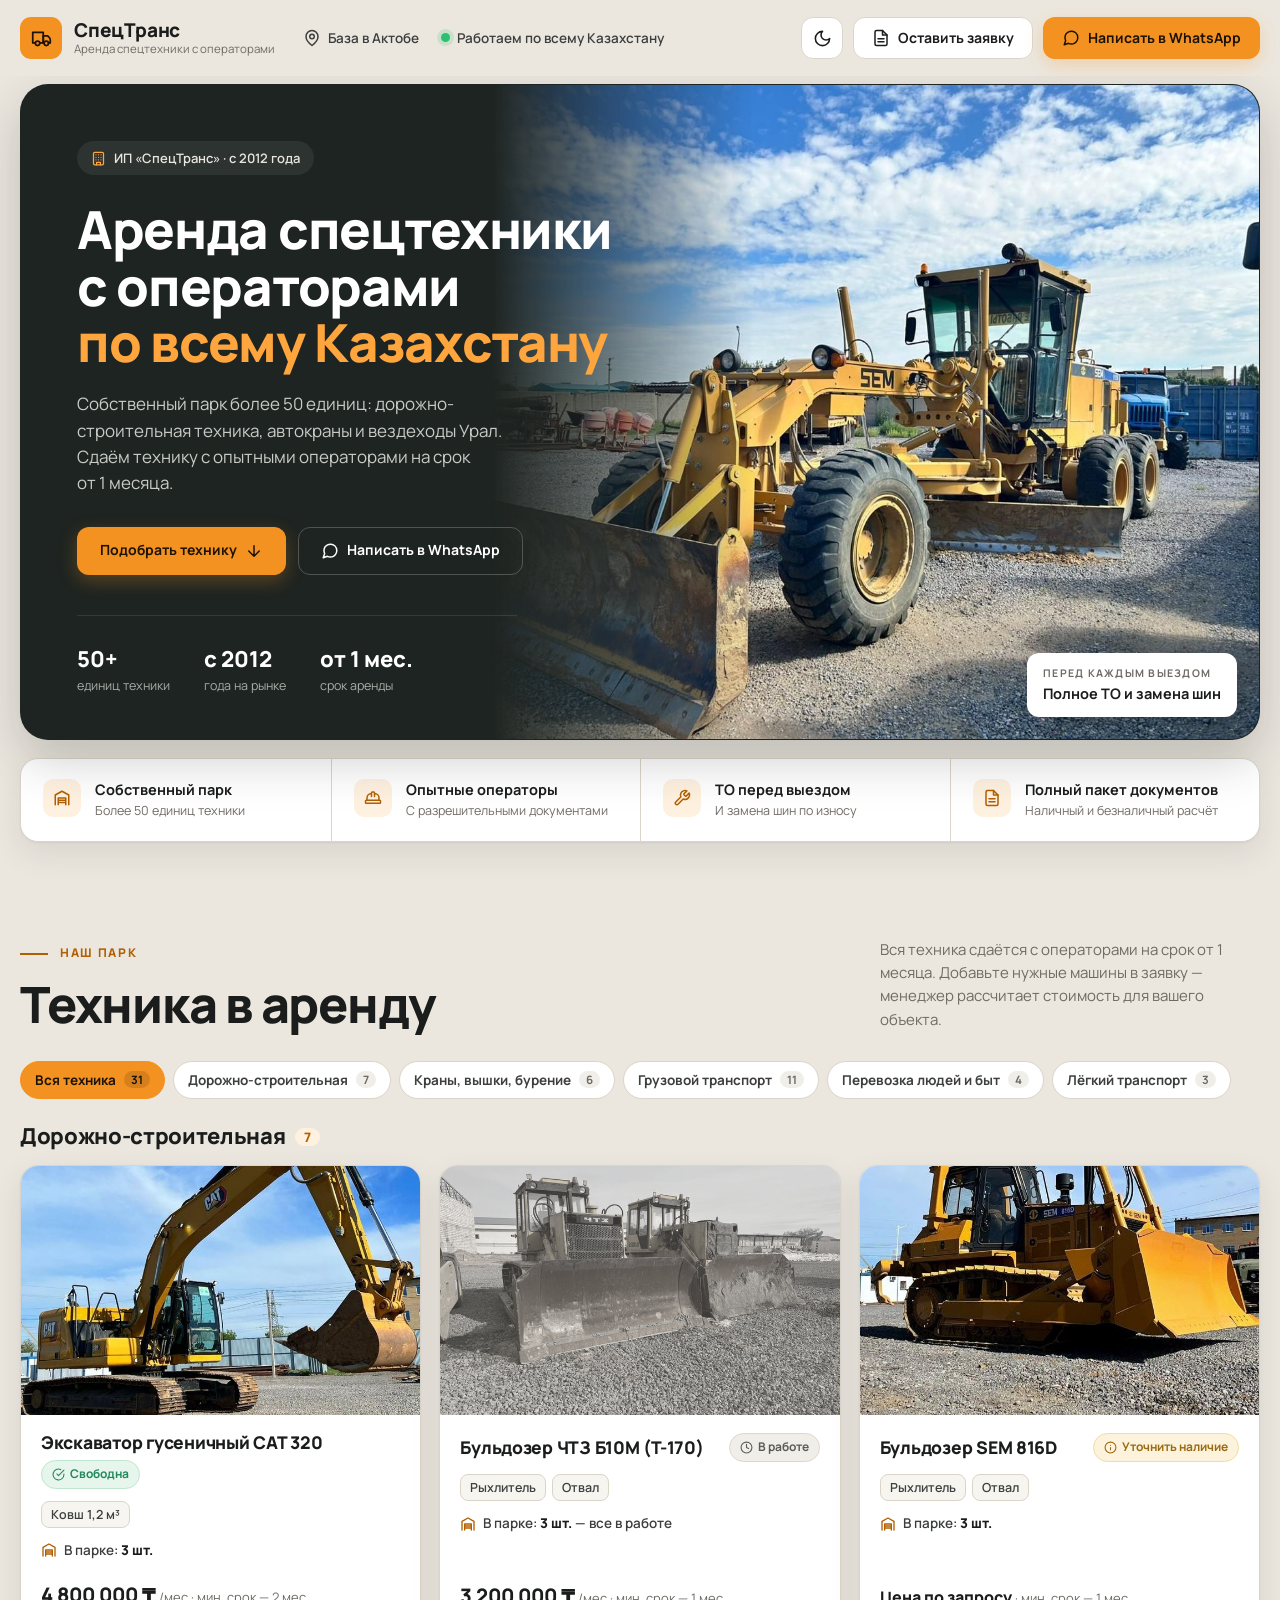
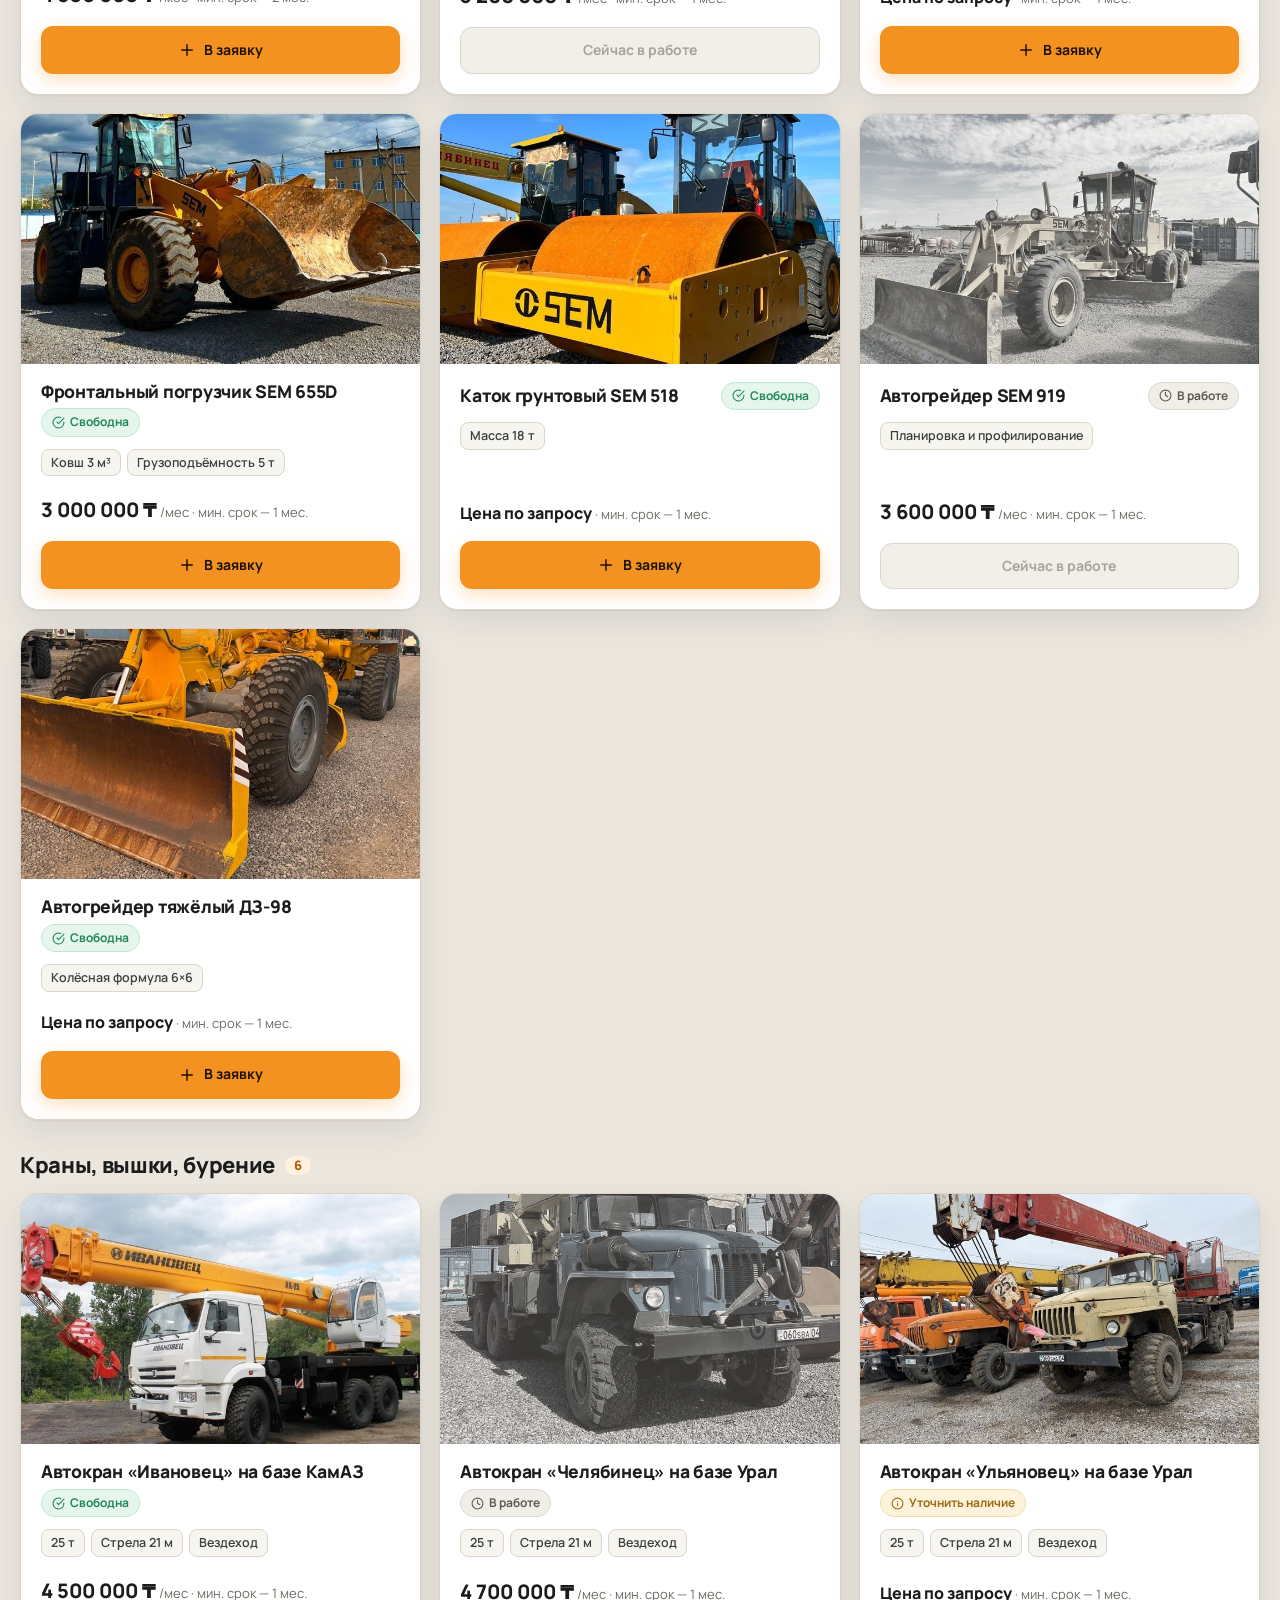
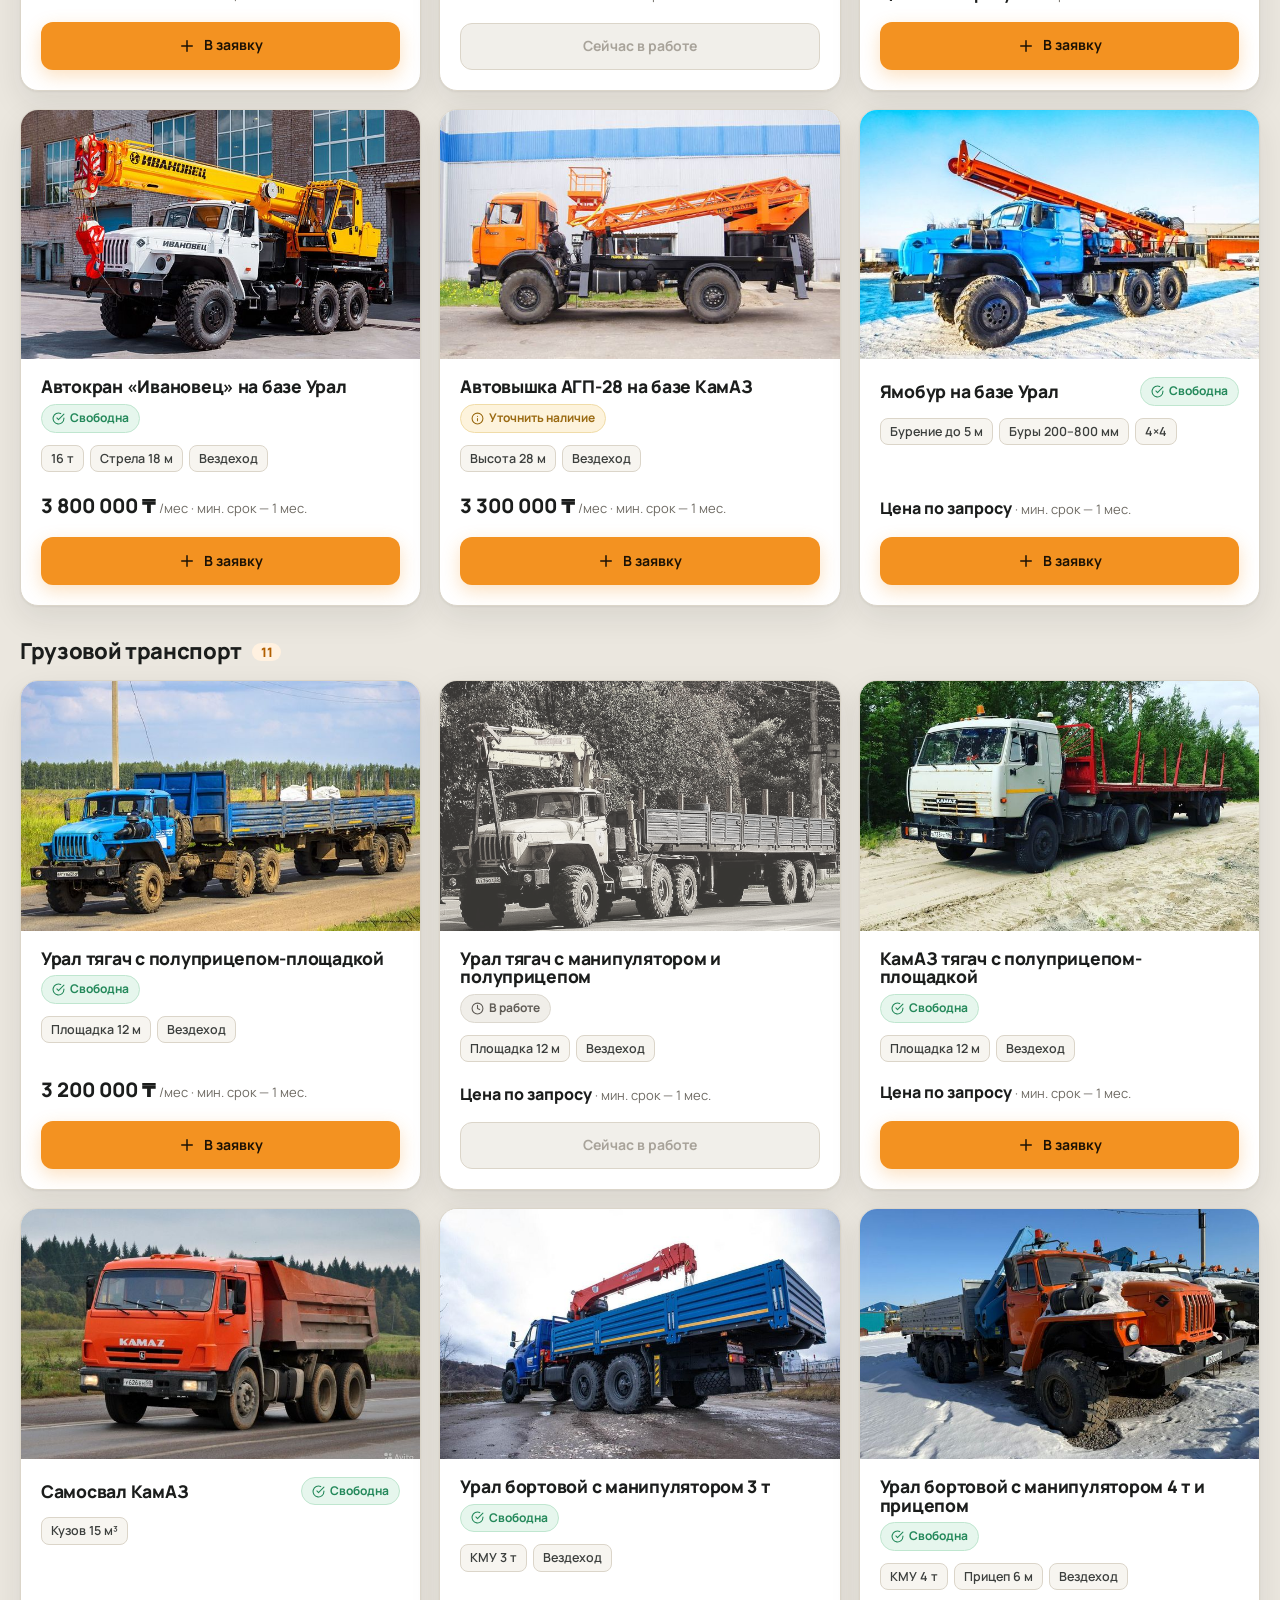
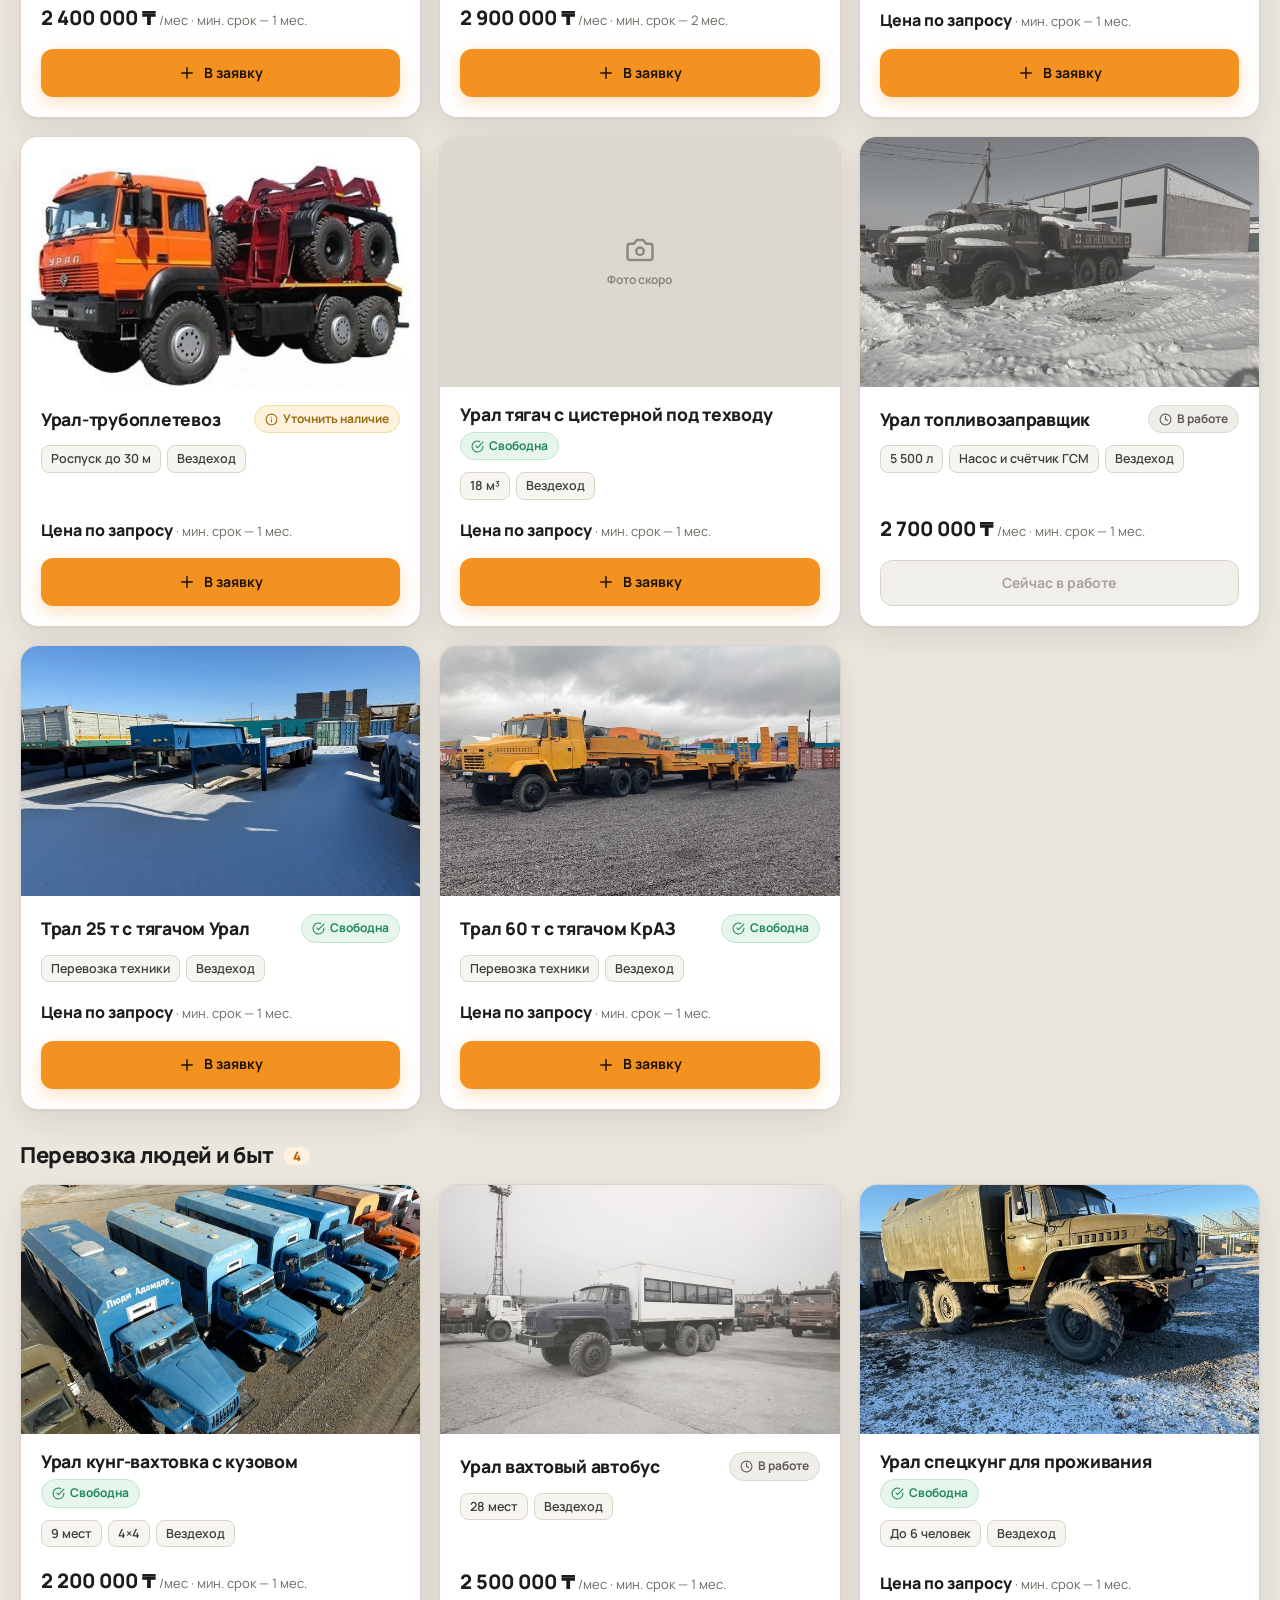
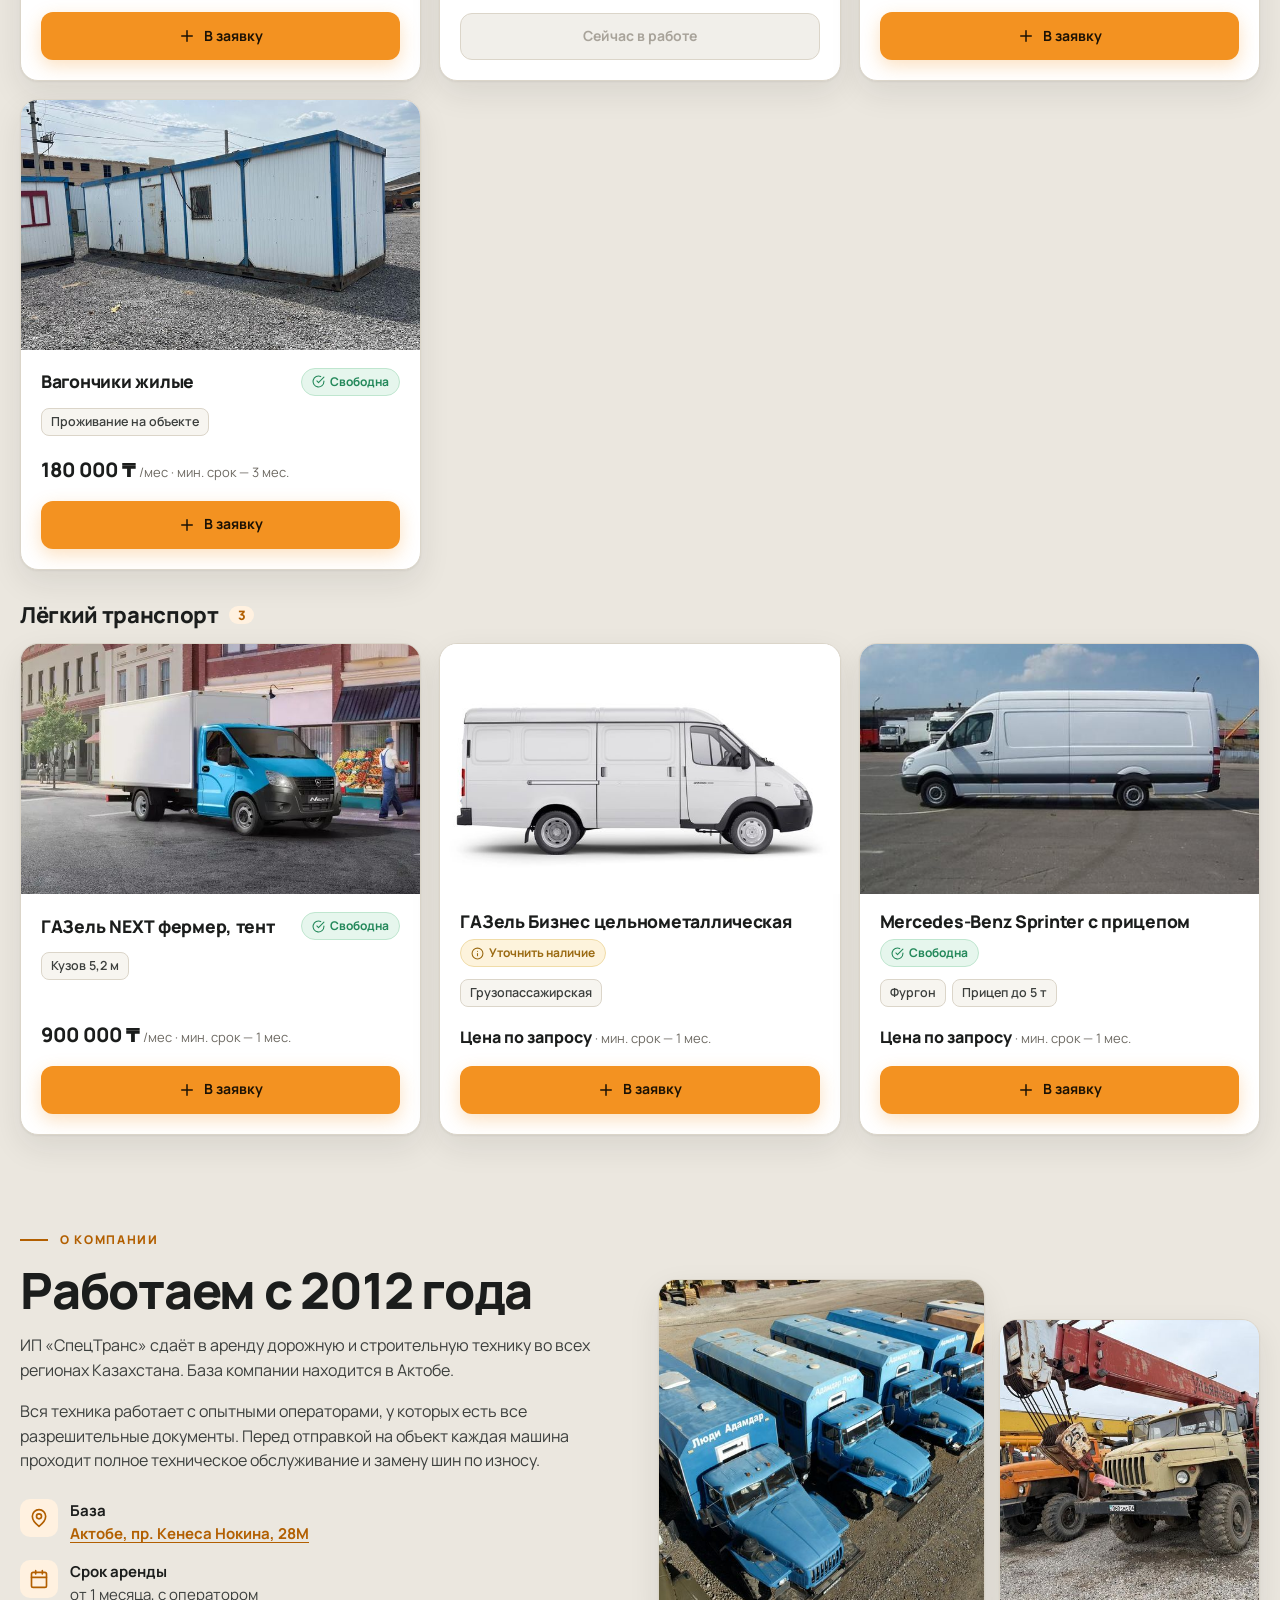
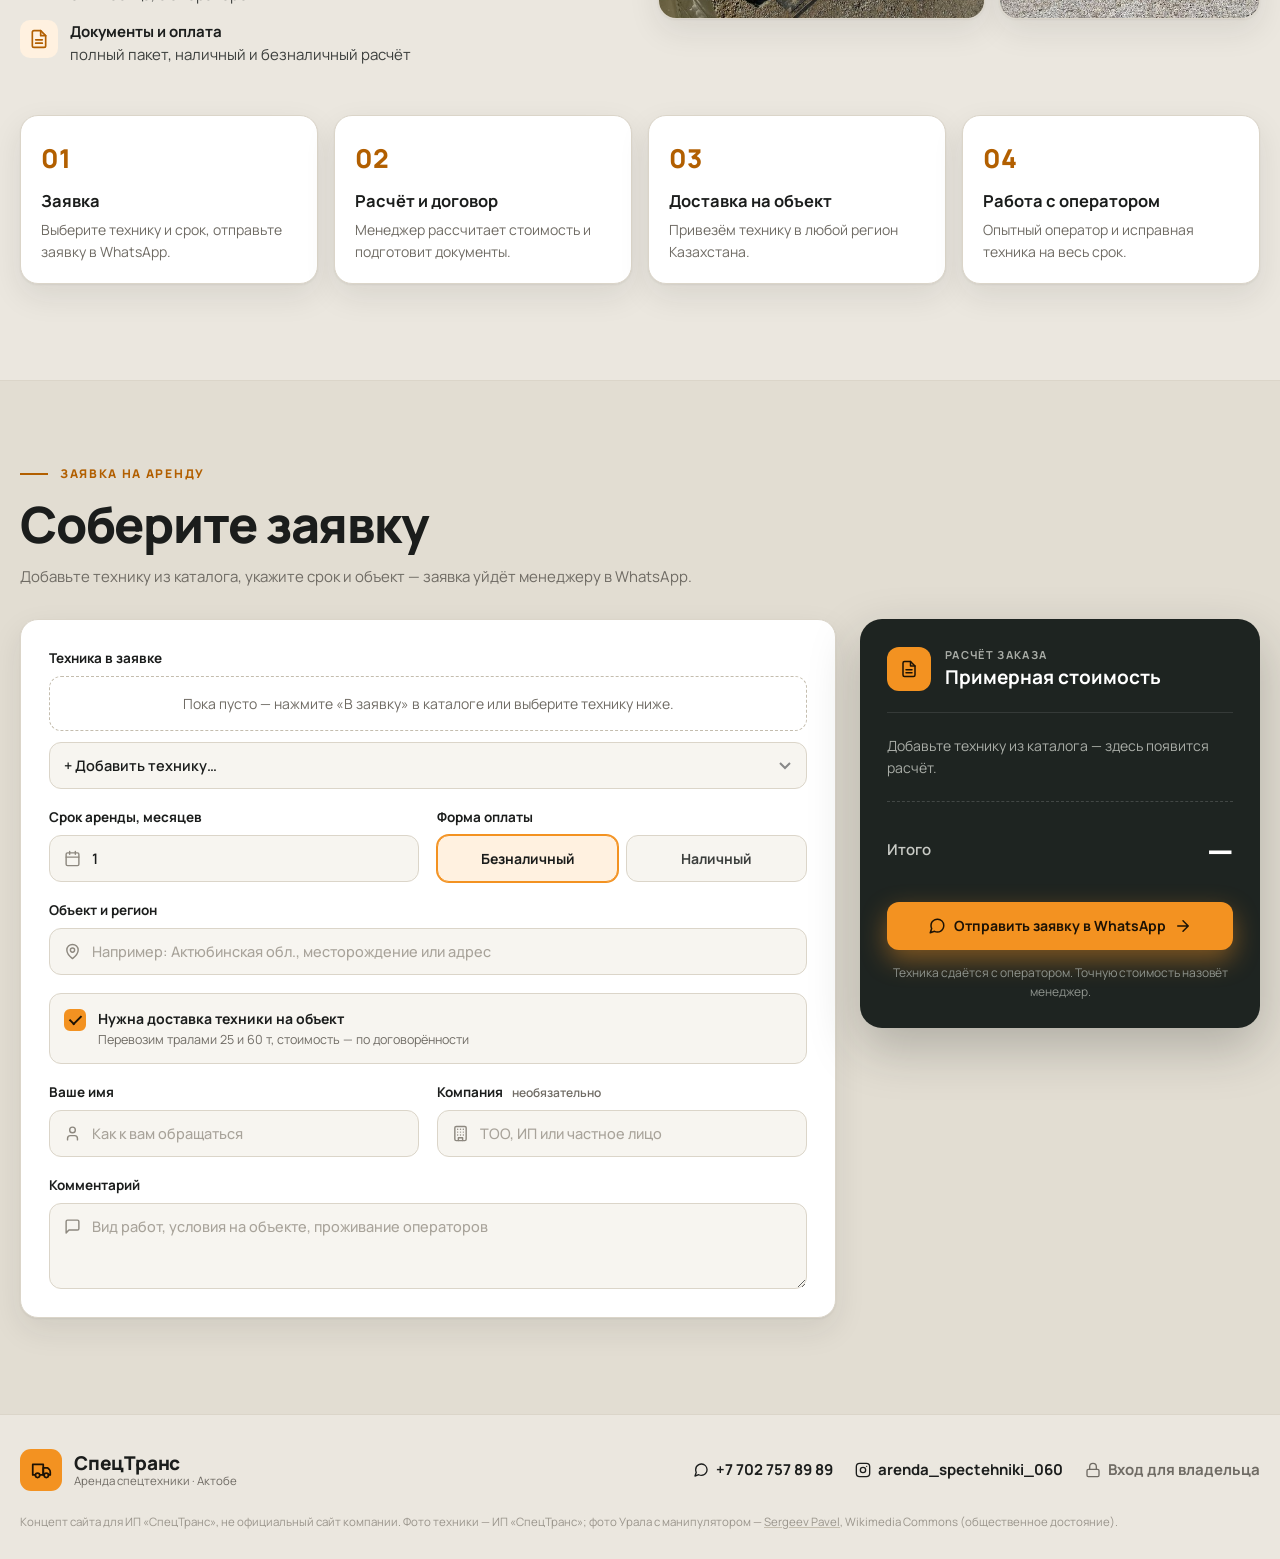
==== commit cade08be: "Show the order button in the phone header and fix order form overflow at 360px Co-Authored-By: Claud" ====
--- a/index.html
+++ b/index.html
@@ -35,8 +35,8 @@
       </div>
       <div class="header__actions">
         <button class="theme-toggle" type="button" data-theme-toggle aria-label="Переключить тему"><i data-icon="moon" class="is-moon"></i><i data-icon="sun" class="is-sun"></i></button>
-        <a class="btn btn--light" href="#order"><i data-icon="doc"></i> Оставить заявку</a>
-        <a class="btn btn--accent" href="https://wa.me/77027578989" target="_blank" rel="noopener"><i data-icon="chat"></i> <span>Написать в WhatsApp</span></a>
+        <a class="btn btn--light header__order" href="#order"><i data-icon="doc"></i> <span class="header__order-full">Оставить заявку</span><span class="header__order-short">Заявка</span></a>
+        <a class="btn btn--accent header__wa" href="https://wa.me/77027578989" target="_blank" rel="noopener" aria-label="Написать в WhatsApp"><i data-icon="chat"></i> <span>Написать в WhatsApp</span></a>
       </div>
     </div>
   </header>
--- a/styles.css
+++ b/styles.css
@@ -350,7 +350,7 @@
 @media (max-width: 1120px) {
   .header__meta { display: none; }
   .fleet { grid-template-columns: repeat(2, 1fr); }
-  .calc { grid-template-columns: 1fr; }
+  .calc { grid-template-columns: minmax(0, 1fr); } /* long option names must not widen the column */
   .summary { position: static; }
 }
 @media (max-width: 860px) {
@@ -554,3 +554,33 @@
 
 /* The photo placeholder must keep the thumbnail size in the owner panel */
 .setting__top .setting__img { width: 84px; height: 64px; }
+
+/* ---------- Fleet quantity ---------- */
+.unit__stock { display: flex; align-items: center; gap: 7px; margin-top: 12px; color: var(--text-2); font-size: 13.5px; font-weight: 600; }
+.unit__stock .ico { width: 16px; height: 16px; color: var(--accent-text); }
+.unit__stock b { color: var(--text); font-weight: 800; }
+/* Panel card: price on its own row, then minimal term | quantity */
+.setting__fields .field--wide { grid-column: 1 / -1; }
+.qty button:disabled { opacity: .35; cursor: default; }
+.qty button:disabled:hover { background: transparent; }
+
+/* ---------- Order button in the phone header ---------- */
+.header__order-short { display: none; }
+@media (max-width: 620px) {
+  .header__actions { gap: 8px; }
+  .header__actions .header__order { display: inline-flex; padding: 11px 14px; }
+  .header__order .ico, .header__actions .header__order .header__order-full { display: none; }
+  .header__actions .header__order .header__order-short { display: inline; }
+  .header__actions .header__wa { width: 42px; height: 42px; padding: 0; }
+}
+@media (max-width: 380px) {
+  .brand { gap: 9px; }
+  .brand__icon { width: 38px; height: 38px; }
+  .brand__text b { font-size: 17px; }
+  .theme-toggle { width: 40px; height: 40px; }
+  .header__actions .header__wa { width: 40px; height: 40px; }
+}
+@media (max-width: 350px) {
+  /* Tiny phones: the logo icon alone keeps room for the order button */
+  .brand__text { display: none; }
+}
